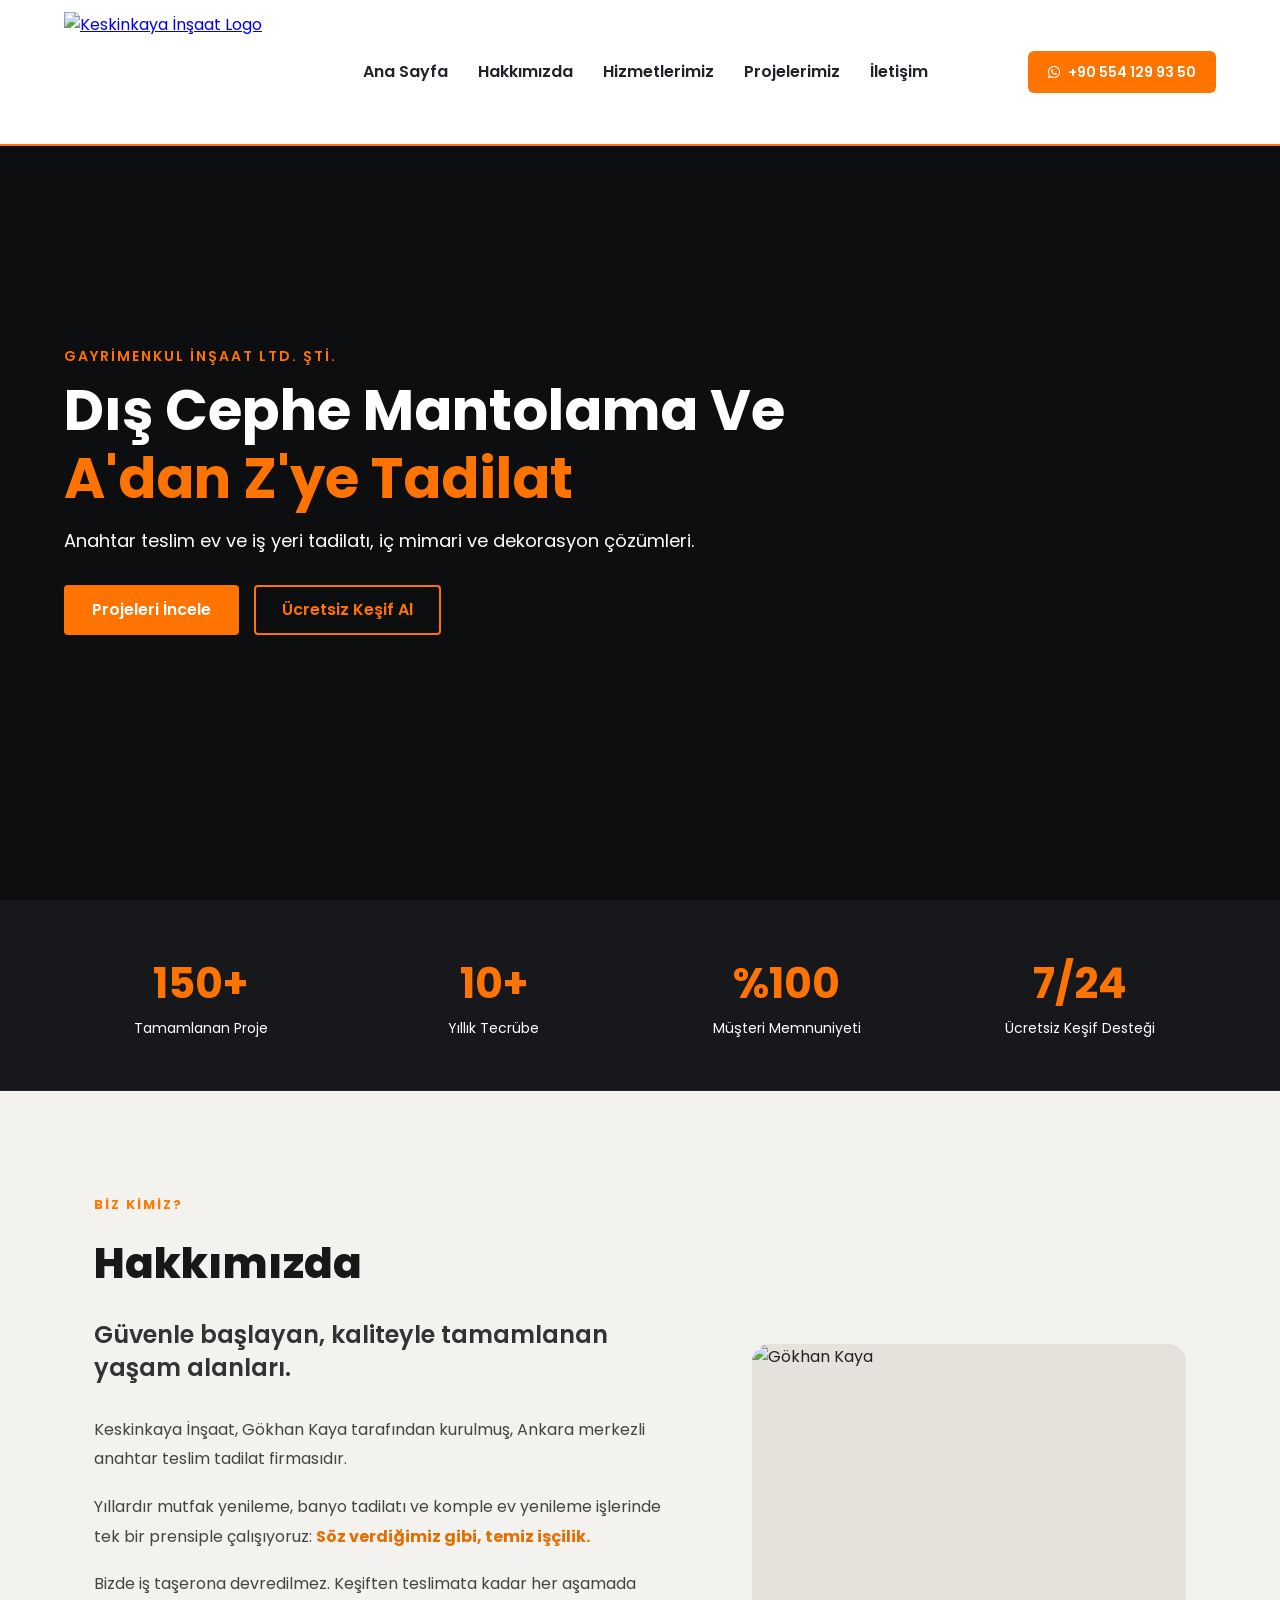
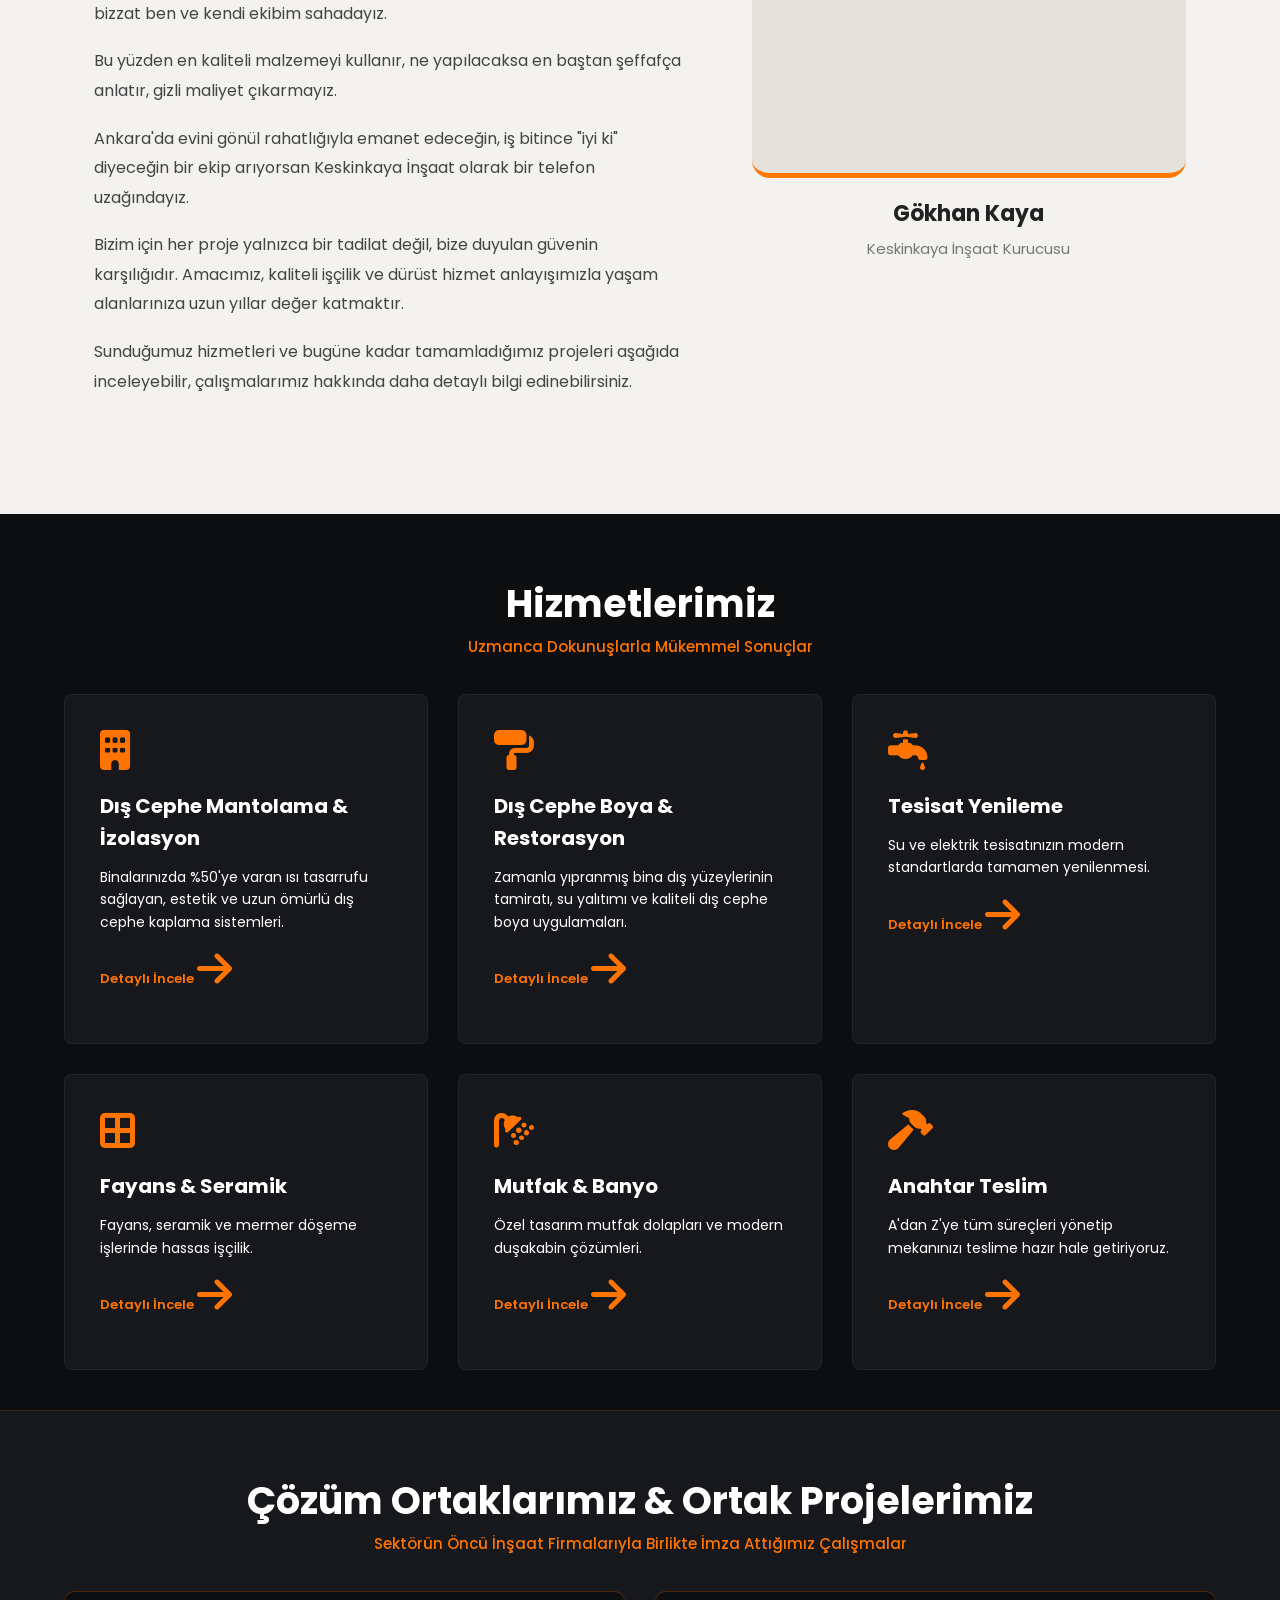
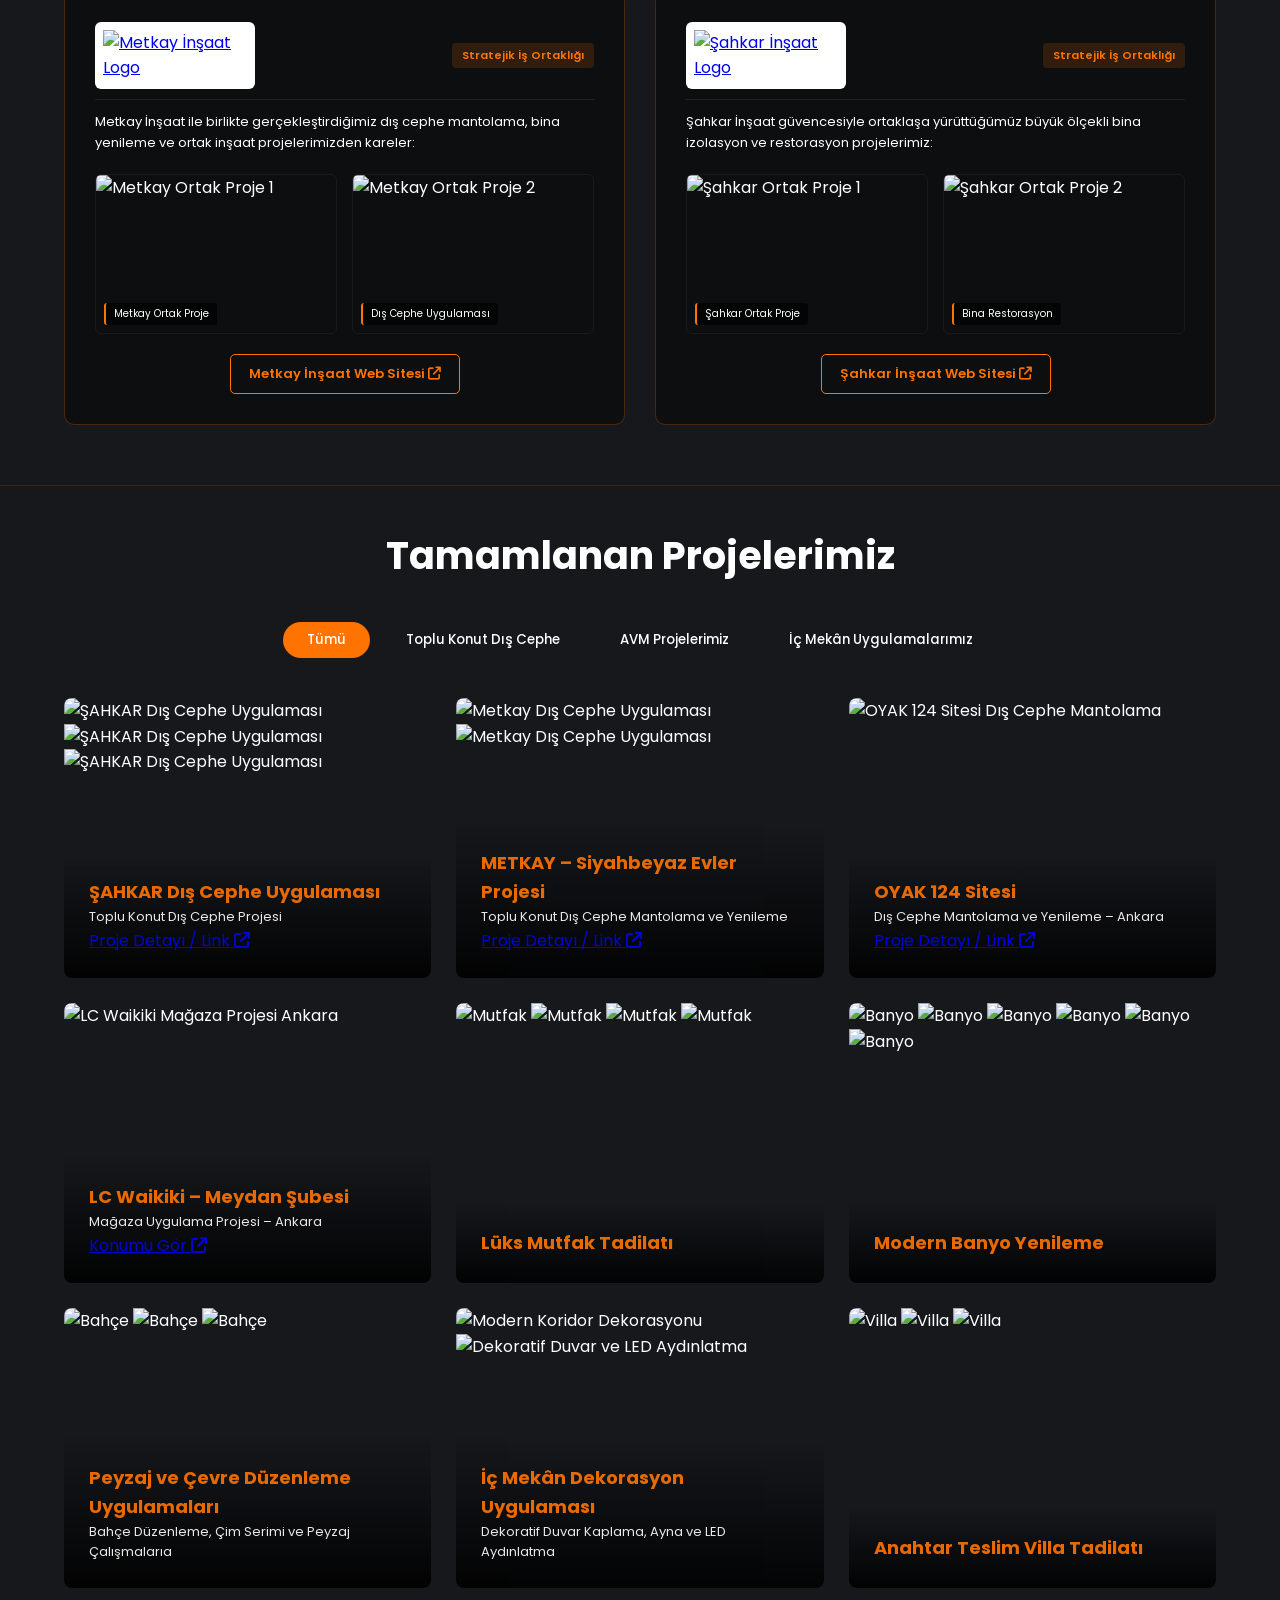
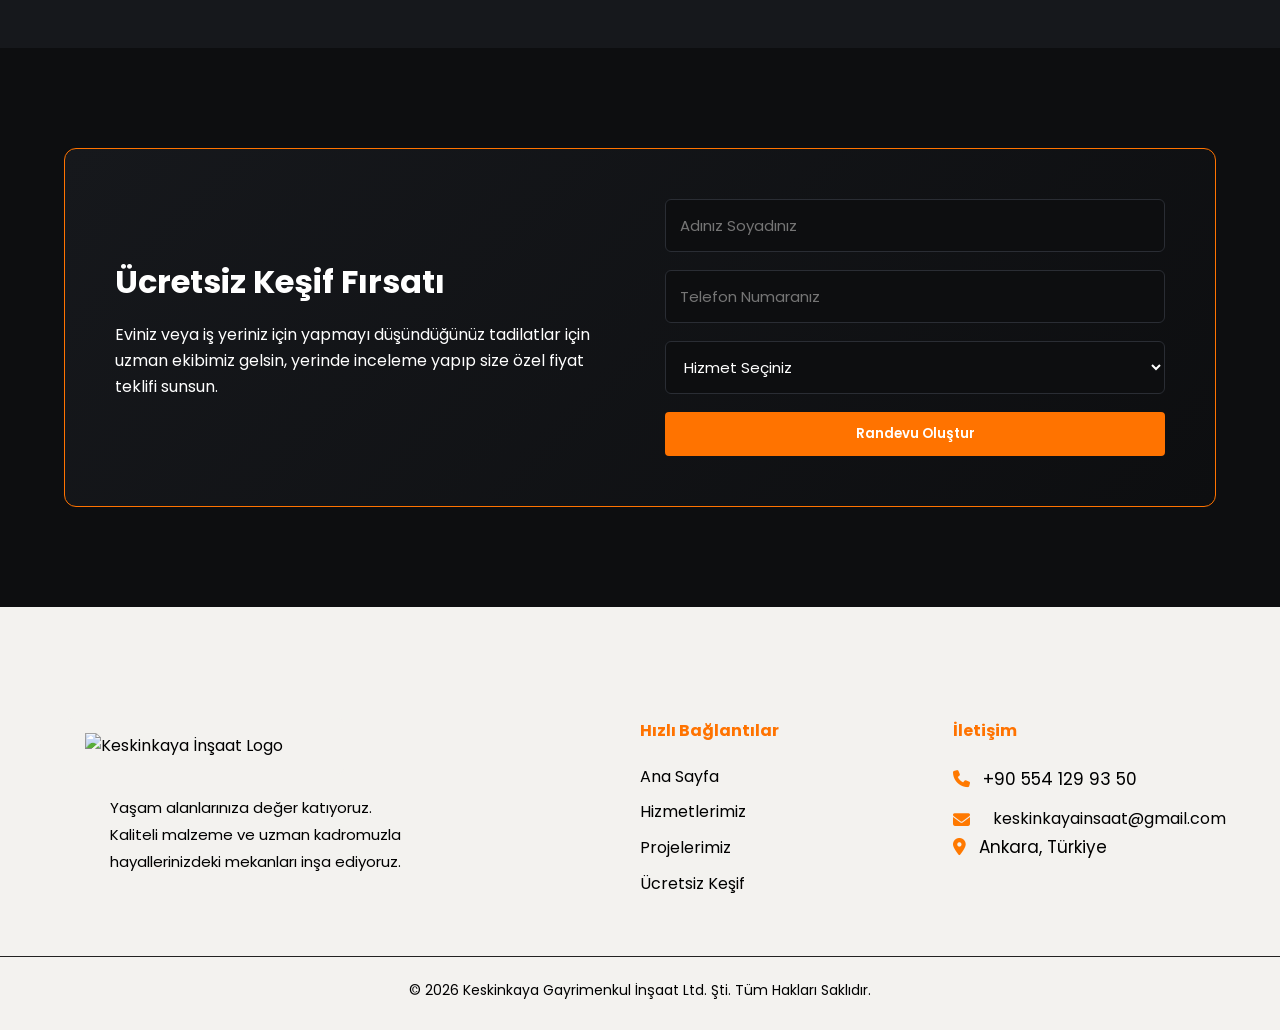
==== index.html @ f8a7a7d7 "Add files via upload" ====
<!DOCTYPE html>
<html lang="tr">
<head>
    <meta charset="UTF-8">
    <meta name="viewport" content="width=device-width, initial-scale=1.0">
    <title>Keskinkaya İnşaat | Anahtar Teslim Tadilat & Dekorasyon</title>
    <!-- Google Fonts & FontAwesome -->
    <link href="https://fonts.googleapis.com/css2?family=Poppins:wght@300;400;600;700&display=swap" rel="stylesheet">
    <link rel="stylesheet" href="https://cdnjs.cloudflare.com/ajax/libs/font-awesome/6.4.0/css/all.min.css">
    <link rel="stylesheet" href="style.css">
    <script src="script.js"></script>
</head>
<body>

    <!-- Header / Navbar -->
<header class="navbar">
    <div class="container nav-container">
        <div class="logo">
            <a href="#"><img src="images/KeskinKayaInsaat_Logo.png" alt="Keskinkaya İnşaat Logo" class="site-logo"></a>
            
            <!-- Və ya Mətn Halında: -->
            <!-- <a href="#">KESKİNKAYA<span>İNŞAAT</span></a> -->
        </div>
        <nav>
            <ul class="nav-links">
                <li><a href="#hero">Ana Sayfa</a></li>
                <li><a href="#hakkimizda">Hakkımızda</a></li>
                <li><a href="#hizmetler">Hizmetlerimiz</a></li>
                <li><a href="#portfolyo">Projelerimiz</a></li>
                <li><a href="#iletisim">İletişim</a></li>
            </ul>
        </nav>
        <a href="https://wa.me/905541299350" target="_blank" class="btn-orange-sm">
            <i class="fab fa-whatsapp"></i> +90 554 129 93 50
        </a>
    </div>
</header>

    <!-- HERO SECTION -->
<section id="hero" class="hero">
    <div class="hero-overlay"></div>
    <div class="container">
        <div class="hero-content">
            <p class="tagline">GAYRİMENKUL İNŞAAT LTD. ŞTİ.</p>
<h1>Dış Cephe Mantolama Ve <span>A'dan Z'ye Tadilat</span></h1>            <p class="sub-desc">Anahtar teslim ev ve iş yeri tadilatı, iç mimari ve dekorasyon çözümleri.</p>
            <div class="hero-btns">
                <a href="#portfolyo" class="btn-orange">Projeleri İncele</a>
                <a href="#iletisim" class="btn-outline">Ücretsiz Keşif Al</a>
            </div>
        </div>
    </div>
</section>

    <!-- Sayaç / İstatistik Bölümü -->
    <section class="stats-section">
        <div class="container stats-grid">
            <div class="stat-card">
                <h3>150+</h3>
                <p>Tamamlanan Proje</p>
            </div>
            <div class="stat-card">
                <h3>10+</h3>
                <p>Yıllık Tecrübe</p>
            </div>
            <div class="stat-card">
                <h3>%100</h3>
                <p>Müşteri Memnuniyeti</p>
            </div>
            <div class="stat-card">
                <h3>7/24</h3>
                <p>Ücretsiz Keşif Desteği</p>
            </div>
        </div>
    </section>


<!-- HAKKIMIZDA -->
<section id="hakkimizda" class="about-section">
  <div class="container about-container">

    <!-- Sol: Metin -->
    <div class="about-text">

      <span class="about-label">BİZ KİMİZ?</span>

      <h2>Hakkımızda</h2>

      <h3>
        Güvenle başlayan, kaliteyle tamamlanan
        yaşam alanları.
      </h3>

      <p>
        Keskinkaya İnşaat, Gökhan Kaya tarafından
        kurulmuş, Ankara merkezli anahtar teslim
        tadilat firmasıdır.
      </p>

      <p>
        Yıllardır mutfak yenileme, banyo tadilatı
        ve komple ev yenileme işlerinde tek bir
        prensiple çalışıyoruz:
        <strong>Söz verdiğimiz gibi, temiz işçilik.</strong>
      </p>

      <p>
        Bizde iş taşerona devredilmez.
        Keşiften teslimata kadar her aşamada
        bizzat ben ve kendi ekibim sahadayız.
      </p>

      <p>
        Bu yüzden en kaliteli malzemeyi kullanır,
        ne yapılacaksa en baştan şeffafça anlatır,
        gizli maliyet çıkarmayız.
      </p>

      <p>
        Ankara'da evini gönül rahatlığıyla
        emanet edeceğin, iş bitince "iyi ki"
        diyeceğin bir ekip arıyorsan Keskinkaya
        İnşaat olarak bir telefon uzağındayız.
      </p>

      <p>
        Bizim için her proje yalnızca bir tadilat
        değil, bize duyulan güvenin karşılığıdır.
        Amacımız, kaliteli işçilik ve dürüst hizmet
        anlayışımızla yaşam alanlarınıza uzun
        yıllar değer katmaktır.
      </p>

       <p>
        Sunduğumuz hizmetleri ve bugüne kadar tamamladığımız projeleri aşağıda inceleyebilir, çalışmalarımız hakkında daha detaylı bilgi edinebilirsiniz.
      </p>
    

    </div>

    <!-- Sağ: Fotoğraf -->
    
<!-- Sağ: Otomatik fotoğraf slaytı -->
<div class="about-image">

  <div class="about-image-frame about-slider">
    <img
      src="images/Gokhan_Kaya.png"
      alt="Gökhan Kaya"
      class="about-slide active"
    >

    <img
      src="images/KeskinKaya_Ekibi.png"
      alt="Keskinkaya İnşaat Ekibi"
      class="about-slide"
    >
  </div>

<div class="about-image-caption">
    <strong>Gökhan Kaya</strong>
    <span>Keskinkaya İnşaat Kurucusu</span>
</div>

</div>
</div>
</section>


<!-- HİZMETLERİMİZ SECTION -->
<section id="hizmetler" class="services">
    <div class="container">
        <div class="section-title">
            <h2>Hizmetlerimiz</h2>
            <p>Uzmanca Dokunuşlarla Mükemmel Sonuçlar</p>
        </div>

        <div class="services-grid">
            <!-- 1. Dış Cephe Mantolama -->
            <div class="service-card featured" onclick="openServiceModal('mantolama')">
                <i class="fa-solid fa-building"></i>
                <h3>Dış Cephe Mantolama & İzolasyon</h3>
                <p>Binalarınızda %50'ye varan ısı tasarrufu sağlayan, estetik ve uzun ömürlü dış cephe kaplama sistemleri.</p>
                <span class="read-more">Detaylı İncele <i class="fa-solid fa-arrow-right"></i></span>
            </div>

            <!-- 2. Dış Cephe Boya -->
            <div class="service-card featured" onclick="openServiceModal('boya')">
                <i class="fa-solid fa-paint-roller"></i>
                <h3>Dış Cephe Boya & Restorasyon</h3>
                <p>Zamanla yıpranmış bina dış yüzeylerinin tamiratı, su yalıtımı ve kaliteli dış cephe boya uygulamaları.</p>
                <span class="read-more">Detaylı İncele <i class="fa-solid fa-arrow-right"></i></span>
            </div>

            <!-- 3. Tesisat Yenileme -->
            <div class="service-card" onclick="openServiceModal('tesisat')">
                <i class="fa-solid fa-faucet-drip"></i>
                <h3>Tesisat Yenileme</h3>
                <p>Su ve elektrik tesisatınızın modern standartlarda tamamen yenilenmesi.</p>
                <span class="read-more">Detaylı İncele <i class="fa-solid fa-arrow-right"></i></span>
            </div>

            <!-- 4. Fayans & Seramik -->
            <div class="service-card" onclick="openServiceModal('fayans')">
                <i class="fa-solid fa-border-all"></i>
                <h3>Fayans & Seramik</h3>
                <p>Fayans, seramik ve mermer döşeme işlerinde hassas işçilik.</p>
                <span class="read-more">Detaylı İncele <i class="fa-solid fa-arrow-right"></i></span>
            </div>

            <!-- 5. Mutfak & Banyo -->
            <div class="service-card" onclick="openServiceModal('mutfak-banyo')">
                <i class="fa-solid fa-shower"></i>
                <h3>Mutfak & Banyo</h3>
                <p>Özel tasarım mutfak dolapları ve modern duşakabin çözümleri.</p>
                <span class="read-more">Detaylı İncele <i class="fa-solid fa-arrow-right"></i></span>
            </div>

            <!-- 6. Anahtar Teslim -->
            <div class="service-card" onclick="openServiceModal('anahtar-teslim')">
                <i class="fa-solid fa-hammer"></i>
                <h3>Anahtar Teslim</h3>
                <p>A'dan Z'ye tüm süreçleri yönetip mekanınızı teslime hazır hale getiriyoruz.</p>
                <span class="read-more">Detaylı İncele <i class="fa-solid fa-arrow-right"></i></span>
            </div>
        </div>
    </div>
</section>

<!-- GÜÇ BİRLİĞİ VE ORTAK PROJELER SECTION -->
<section class="partners-projects">
    <div class="container">
        <div class="section-title">
            <h2>Çözüm Ortaklarımız & Ortak Projelerimiz</h2>
            <p>Sektörün Öncü İnşaat Firmalarıyla Birlikte İmza Attığımız Çalışmalar</p>
        </div>
        
        <div class="partners-grid">
            <!-- Metkay İnşaat Kartı -->
            <div class="partner-card">
                <div class="partner-header">
                    <a href="https://metkayinsaat.com.tr/iletisim/" target="_blank" rel="noopener noreferrer" class="partner-logo-link">
                        <img src="images/metkay-logo_logo.svg" alt="Metkay İnşaat Logo" class="partner-logo">
                    </a>
                    <span class="partner-tag">Stratejik İş Ortaklığı</span>
                </div>
                <p class="partner-desc">Metkay İnşaat ile birlikte gerçekleştirdiğimiz dış cephe mantolama, bina yenileme ve ortak inşaat projelerimizden kareler:</p>
                
                <!-- Metkay Proje Fotoları -->
                <div class="partner-gallery">
                    <div class="partner-photo">
                        <img src="images/MetkayInsaat_ortakproje1.jpg" alt="Metkay Ortak Proje 1">
                        <div class="photo-badge">Metkay Ortak Proje</div>
                    </div>
                    <div class="partner-photo">
                        <img src="images/MetkayInsaat_ortakproje2.jpg" alt="Metkay Ortak Proje 2">
                        <div class="photo-badge">Dış Cephe Uygulaması</div>
                    </div>
                </div>

                <!-- Sayta Keçid Düyməsi -->
                <div class="partner-link-container">
                    <a href="https://metkayinsaat.com.tr/iletisim/" target="_blank" rel="noopener noreferrer" class="partner-web-btn">
                        Metkay İnşaat Web Sitesi <i class="fa-solid fa-arrow-up-right-from-square"></i>
                    </a>
                </div>
            </div>
            
            <!-- Şahkar İnşaat Kartı -->
            <div class="partner-card">
                <div class="partner-header">
                    <!-- Şirkət Loqosu (Kliklədikdə sayta gedir) -->
                    <a href="https://www.facebook.com/sahkar.insaat/" target="_blank" rel="noopener noreferrer" class="partner-logo-link">
                        <img src="images/ShahkarInsaat_Logo.png" alt="Şahkar İnşaat Logo" class="partner-logo">
                    </a>
                    <span class="partner-tag">Stratejik İş Ortaklığı</span>
                </div>
                <p class="partner-desc">Şahkar İnşaat güvencesiyle ortaklaşa yürüttüğümüz büyük ölçekli bina izolasyon ve restorasyon projelerimiz:</p>
                
                <!-- Şahkar Proje Fotoları -->
                <div class="partner-gallery">
                    <div class="partner-photo">
                        <img src="images/ShahkarInshaat_proje1.jpg" alt="Şahkar Ortak Proje 1">
                        <div class="photo-badge">Şahkar Ortak Proje</div>
                    </div>
                    <div class="partner-photo">
                        <img src="images/ShahkarInshaat_proje2.jpg" alt="Şahkar Ortak Proje 2">
                        <div class="photo-badge">Bina Restorasyon</div>
                    </div>
                </div>

                <!-- Sayta Keçid Düyməsi -->
                <div class="partner-link-container">
                    <a href="https://www.facebook.com/sahkar.insaat/" target="_blank" rel="noopener noreferrer" class="partner-web-btn">
                        Şahkar İnşaat Web Sitesi <i class="fa-solid fa-arrow-up-right-from-square"></i>
                    </a>
                </div>
            </div>
        </div>
    </div>
</section>

    
    <!-- Portfolyo / Foto Qalereya -->
<section id="portfolyo" class="portfolio">
    <div class="container">
        <div class="section-title">
            <h2>Tamamlanan Projelerimiz</h2>
        </div>
        
        <!-- Filter Buttons -->
        <div class="filter-buttons">
            <button class="filter-btn active" data-filter="all">Tümü</button>
            <button class="filter-btn" data-filter="toplu-konut">Toplu Konut Dış Cephe</button>
            <button class="filter-btn" data-filter="avm">AVM Projelerimiz</button>
            <button class="filter-btn" data-filter="ic-mekan">İç Mekân Uygulamalarımız</button>
        </div>

        <div class="portfolio-grid">
            
    <div class="portfolio-item toplu-konut">
    <img src="images/SahkarInsaat_DisCephe_p2.jpg" alt="ŞAHKAR Dış Cephe Uygulaması">
    <img src="images/ShahkarDisCephe_P1.jpg" alt="ŞAHKAR Dış Cephe Uygulaması">
    <img src="images/ShahkarDisCephe_P3.jpg" alt="ŞAHKAR Dış Cephe Uygulaması">
    <div class="item-overlay">
        <h4>ŞAHKAR Dış Cephe Uygulaması</h4>
        <p>Toplu Konut Dış Cephe Projesi</p>
        <a href="https://www.facebook.com/sahkar.insaat/" target="_blank" class="project-link">
            Proje Detayı / Link <i class="fa-solid fa-arrow-up-right-from-square"></i>
        </a>
    </div>
</div>

            <div class="portfolio-item toplu-konut">
                <img src="images/MetkayInsaat_ortakproje3.jpg" alt="Metkay Dış Cephe Uygulaması">
                <img src="images/MetkayInsaat_ortakproje4.jpg" alt="Metkay Dış Cephe Uygulaması">
                <div class="item-overlay">
                    <h4>METKAY – Siyahbeyaz Evler Projesi</h4>
                    <p>Toplu Konut Dış Cephe Mantolama ve Yenileme</p>
                    <a href="https://www.facebook.com/profile.php?id=100054623071284&locale=tr_TR" target="_blank" class="project-link">Proje Detayı / Link <i class="fa-solid fa-arrow-up-right-from-square"></i></a>
                </div>
            </div>

            <div class="portfolio-item toplu-konut">

  <img
    src="images/OyakSitesi_ÇankayaYıldız.webp"
    alt="OYAK 124 Sitesi Dış Cephe Mantolama"
  >

  <div class="item-overlay">
    <h4>OYAK 124 Sitesi</h4>
    <p>Dış Cephe Mantolama ve Yenileme – Ankara</p>

    <a
      href="https://www.hepsiemlak.com/ankara-cankaya-birlik-satilik/daire/141459-694"
      target="_blank"
      rel="noopener noreferrer"
      class="project-link"
    >
      Proje Detayı / Link
      <i class="fa-solid fa-arrow-up-right-from-square"></i>
    </a>
  </div>

</div>

            <!-- LC Waikiki AVM Projesi -->
<div class="portfolio-item avm">

  <img
    src="images/LCWakiki_Meydan_projemiz.webp"
    alt="LC Waikiki Mağaza Projesi Ankara"
  >

  <div class="item-overlay">
    <h4>LC Waikiki – Meydan Şubesi</h4>
    <p>Mağaza Uygulama Projesi – Ankara</p>

    <a
      href="https://share.google/cWEqMTbkZcrUOaoo8"
      target="_blank"
      rel="noopener noreferrer"
      class="project-link"
    >
      Konumu Gör
      <i class="fa-solid fa-arrow-up-right-from-square"></i>
    </a>
  </div>

</div>

            <!-- 3. KATEGORİ: İç Mekân Uygulamalarımız (Bestehende Bilder) -->
            <div class="portfolio-item ic-mekan">
                <img src="images/Mutfaktadilati_1.jpeg" alt="Mutfak">
                <img src="images/Mutfaktadilati_2.jpeg" alt="Mutfak">
                <img src="images/Mutfaktadilati_3.jpeg" alt="Mutfak">
                <img src="images/Mutfaktadilati_4.jpeg" alt="Mutfak">
                <div class="item-overlay">
                    <h4>Lüks Mutfak Tadilatı</h4>
                </div>
            </div>

            <div class="portfolio-item ic-mekan">
                <img src="images/BanyoTadilati_2.jpeg" alt="Banyo">
                <img src="images/BanyoTadilati_1.jpeg" alt="Banyo">
                <img src="images/BanyoTadilati_3.jpeg" alt="Banyo">
                <img src="images/BanyoTadilati_4.jpeg" alt="Banyo">
                <img src="images/BanyoTadilati_5.jpeg" alt="Banyo">
                <img src="images/BanyoTadilati_6.jpeg" alt="Banyo">
                <div class="item-overlay">
                    <h4>Modern Banyo Yenileme</h4>
                </div>
            </div>

            <div class="portfolio-item ic-mekan">
                <img src="images/BahçeDüzenleme_1.jpeg" alt="Bahçe">
                <img src="images/BahçeDüzenleme_2.jpeg" alt="Bahçe">
                <img src="images/BahçeDüzenleme_3.jpeg" alt="Bahçe">
                <div class="item-overlay">
                    <h4>Peyzaj ve Çevre Düzenleme Uygulamaları</h4>
                    <p>Bahçe Düzenleme, Çim Serimi ve Peyzaj Çalışmalarıa</p>
                </div>
            </div>

<div class="portfolio-item ic-mekan">
  <img src="images/IcMekan_2.jpeg" alt="Modern Koridor Dekorasyonu">
  <img src="images/IcMekan_1.jpeg" alt="Dekoratif Duvar ve LED Aydınlatma">

  <div class="item-overlay">
    <h4>İç Mekân Dekorasyon Uygulaması</h4>
    <p>Dekoratif Duvar Kaplama, Ayna ve LED Aydınlatma</p>
  </div>
</div>

            <div class="portfolio-item ic-mekan">
                <img src="images/AnahtarTeslimVilla_1.jpeg" alt="Villa">
                <img src="images/AnahtarTeslimVilla_2.jpeg" alt="Villa">
                <img src="images/AnahtarTeslimVilla_3.jpeg" alt="Villa">
                <div class="item-overlay">
                    <h4>Anahtar Teslim Villa Tadilatı</h4>
                </div>
            </div>

        </div>
    </div>
</section>

    <!-- Ücretsiz Keşif Formu -->
    <section id="kesif" class="kesif-section">
        <div class="container kesif-container">
            <div class="kesif-text">
                <h2>Ücretsiz Keşif Fırsatı</h2>
                <p>Eviniz veya iş yeriniz için yapmayı düşündüğünüz tadilatlar için uzman ekibimiz gelsin, yerinde inceleme yapıp size özel fiyat teklifi sunsun.</p>
            </div>
            <form class="kesif-form">
                <input type="text" placeholder="Adınız Soyadınız" required>
                <input type="tel" placeholder="Telefon Numaranız" required>
                <select required>
                    <option value="" disabled selected>Hizmet Seçiniz</option>
                    <option value="anahtar-teslim">Anahtar Teslim Tadilat</option>
                    <option value="mutfak-banyo">Mutfak & Banyo Yenileme</option>
                    <option value="boya-alcipan">Alçı, Boya & Kartonpiyer</option>
                    <option value="diger">Diğer</option>
                </select>
                <button type="submit" class="btn-gold">Randevu Oluştur</button>
            </form>
        </div>
    </section>

   
<!-- Footer -->
<footer>
    <div class="container footer-content">

        <!-- Logo und Firmenbeschreibung -->
        <div class="footer-col footer-brand">
            <img
                src="images/KeskinKayaInsaat_Logo.png"
                alt="Keskinkaya İnşaat Logo"
                class="footer-logo"
            >

            <p class="footer-description">
    Yaşam alanlarınıza değer katıyoruz.<br>
    Kaliteli malzeme ve uzman kadromuzla<br>
    hayallerinizdeki mekanları inşa ediyoruz.
</p>
        </div>

        <!-- Schnelllinks -->
        <div class="footer-col">
            <h4>Hızlı Bağlantılar</h4>
            <ul>
                <li><a href="#hero">Ana Sayfa</a></li>
                <li><a href="#hizmetler">Hizmetlerimiz</a></li>
                <li><a href="#portfolyo">Projelerimiz</a></li>
                <li><a href="#kesif">Ücretsiz Keşif</a></li>
            </ul>
        </div>

        <!-- Kontakt -->
        <div class="footer-col">
            <h4>İletişim</h4>

            <p>
                <i class="fa-solid fa-phone"></i>
                <a href="tel:+905541299350">
                    +90 554 129 93 50
                </a>
            </p>

            <div class="footer-email-row">
    <i class="fas fa-envelope"></i>
    <a href="mailto:keskinkayainsaat@gmail.com">keskinkayainsaat@gmail.com</a>
</div>

            <p>
                <i class="fa-solid fa-location-dot"></i>
                Ankara, Türkiye
            </p>
        </div>

    </div>

    <!-- Copyright -->
    <div class="footer-bottom">
        <p>
            &copy; 2026 Keskinkaya Gayrimenkul İnşaat Ltd. Şti.
            Tüm Hakları Saklıdır.
        </p>
    </div>
</footer>



    <!-- MODAL POPUP PENÇERESİ -->
<div id="serviceModal" class="modal-overlay">
    <div class="modal-content">
        <span class="modal-close" onclick="closeServiceModal()">&times;</span>
        <div class="modal-body">
            <h2 id="modalTitle">Xidmət Başlığı</h2>
            <p id="modalDesc" class="modal-description">Ətraflı məlumat...</p>
            
            <div class="modal-gallery" id="modalGallery"></div>
            
            <div class="modal-footer">
                <a href="#iletisim" onclick="closeServiceModal()" class="btn-orange">Bu Hizmet İçin Ücretsiz Keşif Al</a>
            </div>
        </div>
    </div>
</div>


<!-- Projektgalerie Modal -->
<div id="projektModal" class="projekt-modal">
  <div class="projekt-modal-inhalt">
    <button class="projekt-modal-schliessen" type="button" aria-label="Galerie schließen">&times;</button>
    <h2 id="projektModalTitel"></h2>
    <div id="projektModalBilder"></div>
  </div>
</div>

</body>
</html>
---- style.css ----
/* --- GOOGLE FONTS & RESET --- */
@import url('https://fonts.googleapis.com/css2?family=Poppins:wght@300;400;500;600;700&display=swap');

* {
    margin: 0;
    padding: 0;
    box-sizing: border-box;
    font-family: 'Poppins', sans-serif;
    scroll-behavior: smooth;
}

/* --- LOGO VE BARKOD RENK PALETİ --- */
:root {
    --bg-dark: #0d0e10;
    --bg-card: #16181c;
    --bg-card-hover: #1f2228;
    --orange: #ff7300;        /* Logo Turuncusu */
    --orange-hover: #e06500;  /* Koyu Turuncu */
    --text-white: #ffffff;
    --text-dark: #1f2228;
    --border-color: rgba(255, 115, 0, 0.2);
}

body {
    background-color: var(--bg-dark);
    color: var(--text-white);
    line-height: 1.6;
    overflow-x: hidden;
}

.container {
    width: 90%;
    max-width: 1200px;
    margin: 0 auto;
}

/* --- BUTTONS --- */
.btn-gold, .btn-orange {
    background: var(--orange);
    color: #ffffff;
    padding: 12px 28px;
    font-weight: 600;
    border-radius: 4px;
    text-decoration: none;
    transition: all 0.3s ease;
    border: none;
    cursor: pointer;
    display: inline-block;
}

.btn-gold:hover, .btn-orange:hover {
    background: var(--orange-hover);
    transform: translateY(-2px);
    box-shadow: 0 5px 15px rgba(255, 115, 0, 0.3);
}

.btn-outline {
    border: 2px solid var(--orange);
    color: var(--orange);
    padding: 10px 26px;
    font-weight: 600;
    border-radius: 4px;
    text-decoration: none;
    transition: all 0.3s ease;
    display: inline-block;
}

.btn-outline:hover {
    background: var(--orange);
    color: #ffffff;
}

.btn-orange-sm {
    background: var(--orange);
    color: #ffffff !important;
    padding: 10px 20px;
    font-weight: 600;
    border-radius: 6px;
    text-decoration: none;
    font-size: 14px;
    transition: 0.3s;
    display: inline-flex;
    align-items: center;
    gap: 8px;
}

.btn-orange-sm:hover {
    background: var(--orange-hover);
}

/* --- BEYAZ NAVBAR VE LOGO DÜZENLEMESİ --- */
.navbar {
    background: #ffffff !important;
    position: fixed;
    top: 0;
    width: 100%;
    z-index: 1000;
    padding: 12px 0;
    border-bottom: 2px solid var(--orange);
    box-shadow: 0 2px 10px rgba(0, 0, 0, 0.1);
}

.nav-container {
    display: flex;
    justify-content: space-between;
    align-items: center;
}

.site-logo {
    height: 55px;
    width: auto;
    display: block;
    background: transparent !important;
    padding: 0;
    box-shadow: none;
}

.nav-links {
    display: flex;
    list-style: none;
    gap: 30px;
}

.nav-links a {
    color: var(--text-dark) !important;
    text-decoration: none;
    font-weight: 600;
    transition: 0.3s;
}

.nav-links a:hover {
    color: var(--orange) !important;
}

/* --- HERO SECTION --- */
.hero {
    height: 100vh;
    background: url('https://images.unsplash.com/photo-1600585154340-be6161a56a0c?w=1600') center/cover no-repeat;
    position: relative;
    display: flex;
    align-items: center;
    padding-top: 80px; /* Navbar-ın altında kalmaması üçün */
}

.hero-overlay {
    position: absolute;
    top: 0;
    left: 0;
    width: 100%;
    height: 100%;
    background: linear-gradient(180deg, rgba(13,14,16,0.6) 0%, rgba(13,14,16,0.95) 100%);
    z-index: 1;
}

.hero .container {
    position: relative;
    z-index: 2;
    width: 90%;
    max-width: 1200px;
    margin: 0 auto;
}

.hero-content {
    max-width: 750px;
}

.tagline {
    color: var(--orange);
    letter-spacing: 2px;
    font-size: 14px;
    font-weight: 600;
    margin-bottom: 10px;
}

.hero-content h1 {
    font-size: 56px;
    line-height: 1.2;
    margin-bottom: 15px;
    font-weight: 700;
}

.hero-content h1 span {
    color: var(--orange);
}

.sub-desc {
    color: var(--text-gray);
    font-size: 18px;
    margin-bottom: 30px;
}

.hero-btns {
    display: flex;
    gap: 15px;
}

/* --- SAYAÇLAR --- */
.stats-section {
    background: var(--bg-card);
    padding: 50px 0;
    border-bottom: 1px solid rgba(255,255,255,0.05);
}

.stats-grid {
    display: grid;
    grid-template-columns: repeat(auto-fit, minmax(200px, 1fr));
    text-align: center;
    gap: 20px;
}

.stat-card h3 {
    color: var(--orange);
    font-size: 42px;
    font-weight: 700;
}

.stat-card p {
    color: var(--text-gray);
    font-size: 14px;
}

.services {
    padding-top: 60px;
    padding-bottom: 40px; /* Aşağı boşluq azaldıldı */
}

.section-title {
    text-align: center;
    margin-bottom: 60px;
}

.section-title h2 {
    font-size: 38px;
    color: var(--text-white);
}

.section-title p {
    color: var(--orange);
    font-size: 15px;
    font-weight: 500;
}

.services-grid {
    display: grid;
    grid-template-columns: repeat(auto-fit, minmax(320px, 1fr));
    gap: 30px;
}

.service-card {
    background: var(--bg-card);
    padding: 35px;
    border-radius: 8px;
    border: 1px solid rgba(255,255,255,0.05);
    transition: all 0.3s ease;
}

.service-card:hover {
    border-color: var(--orange);
    transform: translateY(-8px);
    background: var(--bg-card-hover);
}

.service-card i {
    font-size: 40px;
    color: var(--orange);
    margin-bottom: 20px;
}

.service-card h3 {
    margin-bottom: 12px;
    font-size: 20px;
}

.service-card p {
    color: var(--text-gray);
    font-size: 14px;
}

.portfolio {
    padding-top: 40px;   /* Yuxarı boşluq azaldıldı */
    padding-bottom: 60px;
    background: var(--bg-card);
}

.section-title {
    text-align: center;
    margin-bottom: 35px; /* Başlığın altındakı artıq boşluq azaldıldı */
}

.filter-buttons {
    display: flex;
    justify-content: center;
    gap: 12px;
    margin-bottom: 40px;
    flex-wrap: wrap;
}

.filter-btn {
    background: transparent;
    border: 1px solid var(--text-gray);
    color: var(--text-gray);
    padding: 8px 24px;
    border-radius: 20px;
    cursor: pointer;
    font-weight: 500;
    transition: 0.3s;
}

.filter-btn.active, .filter-btn:hover {
    border-color: var(--orange);
    background: var(--orange);
    color: #ffffff;
}

.portfolio-grid {
    display: grid;
    grid-template-columns: repeat(auto-fill, minmax(350px, 1fr));
    gap: 25px;
}

.portfolio-item {
    position: relative;
    border-radius: 8px;
    overflow: hidden;
    height: 280px;
    cursor: pointer;
}

.portfolio-item img {
    width: 100%;
    height: 100%;
    object-fit: cover;
    transition: transform 0.5s ease;
}

.portfolio-item:hover img {
    transform: scale(1.1);
}

.item-overlay {
    position: absolute;
    bottom: 0;
    left: 0;
    width: 100%;
    padding: 25px;
    background: linear-gradient(0deg, rgba(0,0,0,0.95) 0%, rgba(0,0,0,0) 100%);
    opacity: 0.9;
    transition: 0.3s;
}

.item-overlay h4 {
    color: var(--orange);
    font-size: 18px;
}

.item-overlay p {
    font-size: 13px;
    color: var(--text-gray);
}

/* --- ÜCRETSİZ KEŞİF FORMU --- */
.kesif-section {
    padding: 100px 0;
}

.kesif-container {
    background: linear-gradient(135deg, #16181c 0%, #0d0e10 100%);
    border: 1px solid var(--orange);
    padding: 50px;
    border-radius: 12px;
    display: grid;
    grid-template-columns: 1fr 1fr;
    gap: 50px;
    align-items: center;
}

.kesif-text h2 {
    font-size: 32px;
    margin-bottom: 15px;
}

.kesif-text p {
    color: var(--text-gray);
}

.kesif-form {
    display: flex;
    flex-direction: column;
    gap: 18px;
}

.kesif-form input, .kesif-form select {
    background: #0d0e10;
    border: 1px solid #2a2d34;
    padding: 14px;
    border-radius: 6px;
    color: #fff;
    font-size: 15px;
}

.kesif-form input:focus, .kesif-form select:focus {
    border-color: var(--orange);
    outline: none;
}

/* --- FOOTER & WHATSAPP --- */
footer {
    background: #f3f2ef;
    padding: 80px 0 20px 0;
    border-top: 1px solid rgba(255,255,255,0.05);
}

.footer-content {
    display: grid;
    grid-template-columns: repeat(auto-fit, minmax(220px, 1fr));
    gap: 40px;
    margin-bottom: 50px;
}

.footer-col h3, .footer-col h4 {
    color: var(--orange);
    margin-bottom: 20px;
}

.footer-col ul {
    list-style: none;
}

.footer-col ul li {
    margin-bottom: 10px;
}

.footer-col ul li a {
    color: var(--text-gray);
    text-decoration: none;
    transition: 0.3s;
}

.footer-col ul li a:hover {
    color: var(--orange);
}

.footer-bottom {
    text-align: center;
    border-top: 1px solid #16181c;
    padding-top: 25px;
    color: var(--text-gray);
    font-size: 13px;
}

.whatsapp-btn {
    position: fixed;
    bottom: 30px;
    right: 30px;
    background: #25d366;
    color: #fff;
    width: 60px;
    height: 60px;
    border-radius: 50%;
    display: flex;
    justify-content: center;
    align-items: center;
    font-size: 32px;
    box-shadow: 0 4px 15px rgba(0,0,0,0.5);
    z-index: 1000;
    text-decoration: none;
    transition: 0.3s;
}

.whatsapp-btn:hover {
    transform: scale(1.1);
}

/* --- MOBİL UYUMLULUK --- */
@media (max-width: 768px) {
    .nav-links {
        display: none;
    }
    
    .hero-content h1 {
        font-size: 36px;
    }
    
    .kesif-container {
        grid-template-columns: 1fr;
        padding: 30px;
    }
    
    .portfolio-grid {
        grid-template-columns: 1fr;
    }
}

/* --- ÇÖZÜM ORTAKLARI VE ORTAK PROJE FOTOLARI --- */
.partners-projects {
    padding: 60px 0;
    background: var(--bg-card);
    border-top: 1px solid rgba(255, 115, 0, 0.15);
    border-bottom: 1px solid rgba(255, 115, 0, 0.15);
}

.partners-grid {
    display: grid;
    grid-template-columns: repeat(auto-fit, minmax(350px, 1fr));
    gap: 30px;
    margin-top: 30px;
}

.partner-card {
    background: var(--bg-dark);
    border: 1px solid rgba(255, 115, 0, 0.25);
    padding: 30px;
    border-radius: 10px;
    transition: 0.3s;
}

.partner-card:hover {
    border-color: var(--orange);
    box-shadow: 0 5px 20px rgba(255, 115, 0, 0.15);
}

.partner-header {
    display: flex;
    justify-content: space-between;
    align-items: center;
    margin-bottom: 12px;
    border-bottom: 1px solid rgba(255,255,255,0.08);
    padding-bottom: 10px;
}

.partner-header h3 {
    color: var(--orange);
    font-size: 22px;
    font-weight: 700;
}

.partner-tag {
    background: rgba(255, 115, 0, 0.15);
    color: var(--orange);
    padding: 4px 10px;
    font-size: 11px;
    border-radius: 4px;
    font-weight: 600;
}

.partner-desc {
    color: var(--text-gray);
    font-size: 13px;
    margin-bottom: 20px;
}

/* Şəkilli mini-qalereya şəbəkəsi */
.partner-gallery {
    display: grid;
    grid-template-columns: 1fr 1fr;
    gap: 15px;
}

.partner-photo {
    position: relative;
    border-radius: 6px;
    overflow: hidden;
    height: 160px;
    border: 1px solid rgba(255, 255, 255, 0.05);
}

.partner-photo img {
    width: 100%;
    height: 100%;
    object-fit: cover;
    transition: transform 0.4s ease;
}

.partner-photo:hover img {
    transform: scale(1.08);
}

.photo-badge {
    position: absolute;
    bottom: 8px;
    left: 8px;
    background: rgba(0, 0, 0, 0.75);
    color: #fff;
    font-size: 10px;
    padding: 3px 8px;
    border-radius: 3px;
    border-left: 2px solid var(--orange);
}

/* --- SERVICE MODAL POPUP STYLES --- */
.modal-overlay {
    position: fixed;
    top: 0;
    left: 0;
    width: 100%;
    height: 100%;
    background: rgba(0, 0, 0, 0.85);
    backdrop-filter: blur(8px);
    z-index: 2000;
    display: none; /* İlkin olaraq gizlidir */
    justify-content: center;
    align-items: center;
    padding: 20px;
}

.modal-content {
    background: #16181c;
    border: 1px solid var(--orange);
    width: 100%;
    max-width: 750px; /* Ekranı tam tutmasın, ideal böyüklükdə olsun */
    max-height: 90vh;
    overflow-y: auto;
    border-radius: 12px;
    padding: 35px;
    position: relative;
    box-shadow: 0 10px 30px rgba(255, 115, 0, 0.2);
    animation: modalFadeIn 0.3s ease-in-out;
}

@keyframes modalFadeIn {
    from { transform: translateY(-20px); opacity: 0; }
    to { transform: translateY(0); opacity: 1; }
}

.modal-close {
    position: absolute;
    top: 15px;
    right: 20px;
    font-size: 30px;
    color: var(--text-gray);
    cursor: pointer;
    transition: 0.3s;
}

.modal-close:hover {
    color: var(--orange);
}

#modalTitle {
    color: var(--orange);
    font-size: 26px;
    margin-bottom: 15px;
}

.modal-description {
    color: var(--text-gray);
    font-size: 15px;
    line-height: 1.7;
    margin-bottom: 25px;
}

.modal-gallery {
    display: grid;
    grid-template-columns: 1fr 1fr;
    gap: 15px;
    margin-bottom: 25px;
}

.modal-gallery img {
    width: 100%;
    height: 180px;
    object-fit: cover;
    border-radius: 8px;
    border: 1px solid rgba(255, 255, 255, 0.1);
}

.modal-footer {
    text-align: right;
    border-top: 1px solid rgba(255, 255, 255, 0.08);
    padding-top: 20px;
}

.service-card {
    cursor: pointer;
}

.read-more {
    display: inline-block;
    margin-top: 15px;
    color: var(--orange);
    font-size: 13px;
    font-weight: 600;
}

/* Partner Loqolarının Stili */
.partner-logo-link {
    display: inline-block;
    max-width: 160px;
}

.partner-logo {
    width: 160px;
    height: auto;
    display: block;
    background-color: #ffffff; /* Loqo tünd fonda görünsün deyə geçici ağ fon */
    padding: 8px;
    border-radius: 6px;
    object-fit: contain;
}

.partner-logo:hover {
    opacity: 0.8;
}

.partner-link-container {
    margin-top: 20px;
    text-align: center;
}

.partner-web-btn {
    display: inline-block;
    padding: 9px 18px;
    border: 1px solid var(--orange);
    color: var(--orange);
    text-decoration: none;
    border-radius: 5px;
    font-size: 13px;
    font-weight: 600;
    transition: all 0.3s ease;
}

.partner-web-btn:hover {
    background: var(--orange);
    color: #ffffff;
    box-shadow: 0 4px 12px rgba(255, 115, 0, 0.3);
}

/* Modal İçeriğinin Genişliğini Artırma (Büyük Görseller İçin) */
.modal-content {
    max-width: 750px; /* Modal penceremizi genişletiyoruz */
    width: 90%;
    max-height: 90vh; /* Ekran yüksekliğini aşmaması için */
    overflow-y: auto;  /* Çok fotoğraf olduğunda dikey kaydırma çubuğu çıksın */
}

/* Fotoğrafların Alt Alta ve Büyük Görünmesi */
.modal-gallery {
    display: flex;
    flex-direction: column; /* Görselleri alt alta sıralar */
    gap: 20px;              /* Görseller arasındaki boşluk */
    margin: 20px 0;
}

.modal-gallery img {
    width: 100%;            /* Genişliği modal penceremize tam oturtur */
    height: 380px;          /* Görsellere belirgin bir yükseklik verir */
    object-fit: cover;      /* Fotoğrafın oranlarını bozmadan alanı doldurur */
    border-radius: 12px;    /* Şık ve yumuşak köşeler */
    border: 1px solid rgba(255, 115, 0, 0.2); /* İnce turuncu detay çizgisi */
    box-shadow: 0 5px 15px rgba(0, 0, 0, 0.4);
}

.modal-gallery {
    display: flex;
    flex-direction: column; /* Şəkilləri alt-alta düzür */
    gap: 20px;
    margin-top: 20px;
}

.modal-gallery img {
    width: 100%;
    max-height: 450px;       /* Şəklin çox uzanmasının qarşısını alır */
    object-fit: cover;
    border-radius: 10px;
    border: 1px solid rgba(255, 115, 0, 0.3);
}


/* Projektgalerie */

.projekt-modal {
  display: none;
  position: fixed;
  inset: 0;
  z-index: 9999;
  background: rgba(0, 0, 0, 0.88);
  overflow-y: auto;
  padding: 40px 20px;
}

.projekt-modal.aktiv {
  display: block;
}

.projekt-modal-inhalt {
  position: relative;
  width: 100%;
  max-width: 1000px;
  margin: 0 auto;
  padding: 35px;
  background: #181818;
  border-radius: 12px;
}

#projektModalTitel {
  color: white;
  font-size: 26px;
  text-align: center;
  margin: 10px 50px 30px;
}


#projektModalBilder {
  display: flex;
  flex-direction: column;
  gap: 20px;
}

#projektModal #projektModalBilder img {
  display: block !important;
  width: 100% !important;
  height: auto !important;
  max-height: none !important;
  min-height: 0 !important;
  aspect-ratio: auto !important;
  object-fit: contain !important;
  object-position: center !important;
  border-radius: 6px;
}


.projekt-modal-schliessen {
  position: absolute;
  top: 12px;
  right: 20px;
  border: none;
  background: transparent;
  color: white;
  font-size: 38px;
  cursor: pointer;
  z-index: 2;
}

.projekt-modal-schliessen:hover {
  color: #ff7900;
}

body.projekt-modal-offen {
  overflow: hidden;
}

@media (max-width: 600px) {
  .projekt-modal {
    padding: 15px 8px;
  }

  .projekt-modal-inhalt {
    padding: 50px 12px 20px;
  }

  #projektModalTitel {
    font-size: 20px;
    margin: 0 20px 20px;
  }

  #projektModalBilder {
    gap: 12px;
  }
}


/* Service Modal – Bilder vollständig anzeigen */

#modalGallery img {
  display: block !important;
  width: 100% !important;
  height: auto !important;
  max-height: none !important;
  min-height: 0 !important;
  aspect-ratio: auto !important;
  object-fit: contain !important;
  object-position: center !important;
  border-radius: 8px;
}


/* Header Logo */
.navbar .logo img,
header .logo img {
    height: 75px;
    width: auto;
    max-height: none;
    object-fit: contain;
}


/* Header loqosunu böyütmək */
header .logo img,
.navbar .logo img {
    height: 120px !important;
    width: auto !important;
    max-height: none !important;
    max-width: none !important;
    object-fit: contain;
}


/* Footer Logo */
.footer-brand {
    display: flex;
    flex-direction: column;
    align-items: flex-start;
}

.footer-logo {
    width: 130px;
    height: auto;
    max-height: none;
    object-fit: contain;
    margin-bottom: 18px;
}

.footer-brand h3 {
    margin-bottom: 12px;
}

@media (max-width: 768px) {
    .footer-logo {
        width: 110px;
    }
}


/* FOOTER DÜZENLEME */

footer {
    background: #f3f2ef;
    color: #000000;
    padding: 60px 0 0;
}

footer .footer-content {
    display: grid;
    grid-template-columns: 2fr 1fr 1fr;
    gap: 50px;
    align-items: start;
    max-width: 1200px;
    margin: 0 auto;
    padding: 0 25px 45px;
}

footer .footer-col {
    min-width: 0;
}

footer .footer-brand {
    display: flex;
    flex-direction: column;
    align-items: flex-start;
}

footer .footer-logo {
    width: 280px !important;
    max-width: 100% !important;
    height: auto !important;
    max-height: none !important;
    object-fit: contain;
    margin-bottom: 20px;
}

footer .footer-col h3 {
    color: #ff7900;
    font-size: 19px;
    margin-bottom: 22px;
}

footer .footer-col p {
    color: #000000;
    font-size: 15px;
    line-height: 1.8;
}

footer .footer-col a {
    color: #000000;
    text-decoration: none;
}

footer .footer-col a:hover {
    color: #ff7900;
}

/* Tablet */
@media (max-width: 900px) {
    footer .footer-content {
        grid-template-columns: 1fr 1fr;
        gap: 35px;
    }

    footer .footer-brand {
        grid-column: 1 / -1;
    }
}

/* Mobil */
@media (max-width: 600px) {
    footer .footer-content {
        grid-template-columns: 1fr;
        gap: 30px;
    }

    footer .footer-brand {
        grid-column: auto;
    }

    footer .footer-logo {
        width: 240px !important;
    }
}


/* Footer Logo – Weißer Hintergrund */

footer .footer-logo {
    display: block;
    width: 280px !important;
    max-width: 100% !important;
    height: auto !important;

    background: #f3f2ef;
    padding: 15px 20px;
    border-radius: 8px;

    object-fit: contain;
    box-sizing: border-box;
    margin-bottom: 20px;
}


/* FOOTER – 3 SÜTUNLU DÜZÜLÜŞ */

footer .container.footer-content {
    display: grid !important;
    grid-template-columns: 2fr 1fr 1fr !important;
    gap: 50px !important;
    align-items: start;
    width: 100%;
    max-width: 1200px;
    margin: 0 auto;
    padding: 50px 25px;
    box-sizing: border-box;
}

footer .footer-col {
    width: 100%;
    min-width: 0;
    margin: 0;
}

/* Ağ fonlu loqo */
footer .footer-logo {
    display: block;
    width: 280px !important;
    max-width: 100% !important;
    height: auto !important;
    background: #f3f2ef;
    padding: 15px 20px;
    border-radius: 8px;
    box-sizing: border-box;
    margin-bottom: 20px;
}

/* Tablet */
@media (max-width: 900px) {
    footer .container.footer-content {
        grid-template-columns: 1fr 1fr !important;
        gap: 30px !important;
    }

    footer .footer-brand {
        grid-column: 1 / -1;
    }
}

/* Mobil */
@media (max-width: 600px) {
    footer .container.footer-content {
        grid-template-columns: 1fr !important;
        gap: 30px !important;
    }

    footer .footer-brand {
        grid-column: auto;
    }
}


/* Footer – letzte optische Anpassungen */

/* Copyright */
footer .footer-bottom {
    padding: 22px 20px 28px;
    text-align: center;
    border-top: 1px solid #222;
}

footer .footer-bottom p {
    margin: 0;
    font-size: 14px;
    line-height: 1.6;
    color: #000000;
}

/* Kontaktdaten größer und lesbarer */
footer .footer-col:last-child p {
    font-size: 17px;
    line-height: 1.8;
    margin-bottom: 12px;
}

footer .footer-col:last-child a {
    font-size: inherit;
    color: #000000;
}

/* Kontakt-Icons */
footer .footer-col:last-child i {
    color: #ff7900;
    font-size: 17px;
    margin-right: 8px;
}

/* Mobil */
@media (max-width: 600px) {
    footer .footer-col:last-child p {
        font-size: 15px;
    }

    footer .footer-bottom p {
        font-size: 12px;
    }
}



/* =================================
   HAKKIMIZDA
================================= */

.about-section {
    background: #f3f2ef;
    padding: 100px 0;
    color: #222;
}

.about-container {
    display: grid;
    grid-template-columns: 1.15fr 0.85fr;
    align-items: center;
    gap: 70px;
    max-width: 1200px;
    margin: 0 auto;
    padding: 0 30px;
}

/* TEXT */

.about-text {
    min-width: 0;
}

.about-label {
    display: inline-block;
    color: #ff7900;
    font-size: 13px;
    font-weight: 700;
    letter-spacing: 2px;
    margin-bottom: 15px;
}

.about-text h2 {
    font-size: 42px;
    font-weight: 800;
    color: #181818;
    margin-bottom: 20px;
}

.about-text h3 {
    font-size: 24px;
    line-height: 1.4;
    font-weight: 600;
    color: #333;
    margin-bottom: 30px;
}

.about-text p {
    font-size: 16px;
    line-height: 1.85;
    color: #444;
    margin-bottom: 18px;
}

.about-text strong {
    color: #e66d00;
    font-weight: 700;
}

/* BUTTON */



.about-button:hover {
    background: #dc6500;
    transform: translateY(-2px);
}

/* IMAGE */

.about-image {
    position: relative;
    width: 100%;
    max-width: 480px;
    margin: 0 auto;
}

.about-image-frame {
    background: #e5e2dc;
    border-radius: 18px;
    overflow: hidden;
    border-bottom: 5px solid #ff7900;
}

.about-image-frame img {
    display: block;
    width: 100%;
    height: auto;
    object-fit: contain;
}

.about-image-caption {
    display: flex;
    flex-direction: column;
    gap: 5px;
    margin-top: 20px;
    text-align: center;
}

.about-image-caption strong {
    color: #222;
    font-size: 22px;
}

.about-image-caption span {
    color: #777;
    font-size: 15px;
}

/* TABLET */

@media (max-width: 900px) {
    .about-container {
        grid-template-columns: 1fr;
        gap: 45px;
    }

    .about-section {
        padding: 70px 0;
    }

    .about-text h2 {
        font-size: 34px;
    }

    .about-image {
        max-width: 400px;
    }
}

/* MOBILE */

@media (max-width: 600px) {
    .about-container {
        padding: 0 20px;
    }

    .about-section {
        padding: 55px 0;
    }

    .about-text h2 {
        font-size: 30px;
    }

    .about-text h3 {
        font-size: 20px;
    }

    .about-text p {
        font-size: 15px;
    }

    .about-image {
        max-width: 320px;
    }
}

.about-slider {
    position: relative;
    width: 100%;
    aspect-ratio: 1 / 1;
    overflow: hidden;
    background: #e5e2dc;
}

.about-slider .about-slide {
    position: absolute;
    inset: 0;
    display: block;
    width: 100%;
    height: 100%;
    object-fit: cover;
    object-position: center center;
    opacity: 0;
    transition: opacity 0.8s ease-in-out;
}

.about-slider .about-slide.active {
    opacity: 1;
}


.about-slider .about-slide:first-child {
    object-position: center center;
}


.about-slider .about-slide:nth-child(2) {
    object-position: center center;
}

.about-container {
    align-items: center;
}

.about-image {
    align-self: center;
}

.about-slider {
    aspect-ratio: 1 / 1;
}

.about-image-caption {
    margin-top: 18px;
    text-align: center;
}

.footer-content > div:first-child p {
    max-width: 420px;
    line-height: 1.8;
}

footer .footer-content {
    display: grid;
    grid-template-columns: 1.3fr 0.65fr 1.2fr;
    gap: 45px;
    align-items: start;
}

/* Email üçün yer */
footer .footer-content > div:last-child {
    transform: none;
    min-width: 0;
}

.footer-description {
    margin-left: 45px;
    text-align: left;
}
.footer-email-row {
    display: flex !important;
    align-items: center;
    flex-wrap: nowrap;
    gap: 15px;
    white-space: nowrap;
}

.footer-email-row i {
    color: #ff7900;
    font-size: 20px;
    flex-shrink: 0;
}

.footer-email-row a {
    color: #111;
    font-size: 17px;
    text-decoration: none;
}
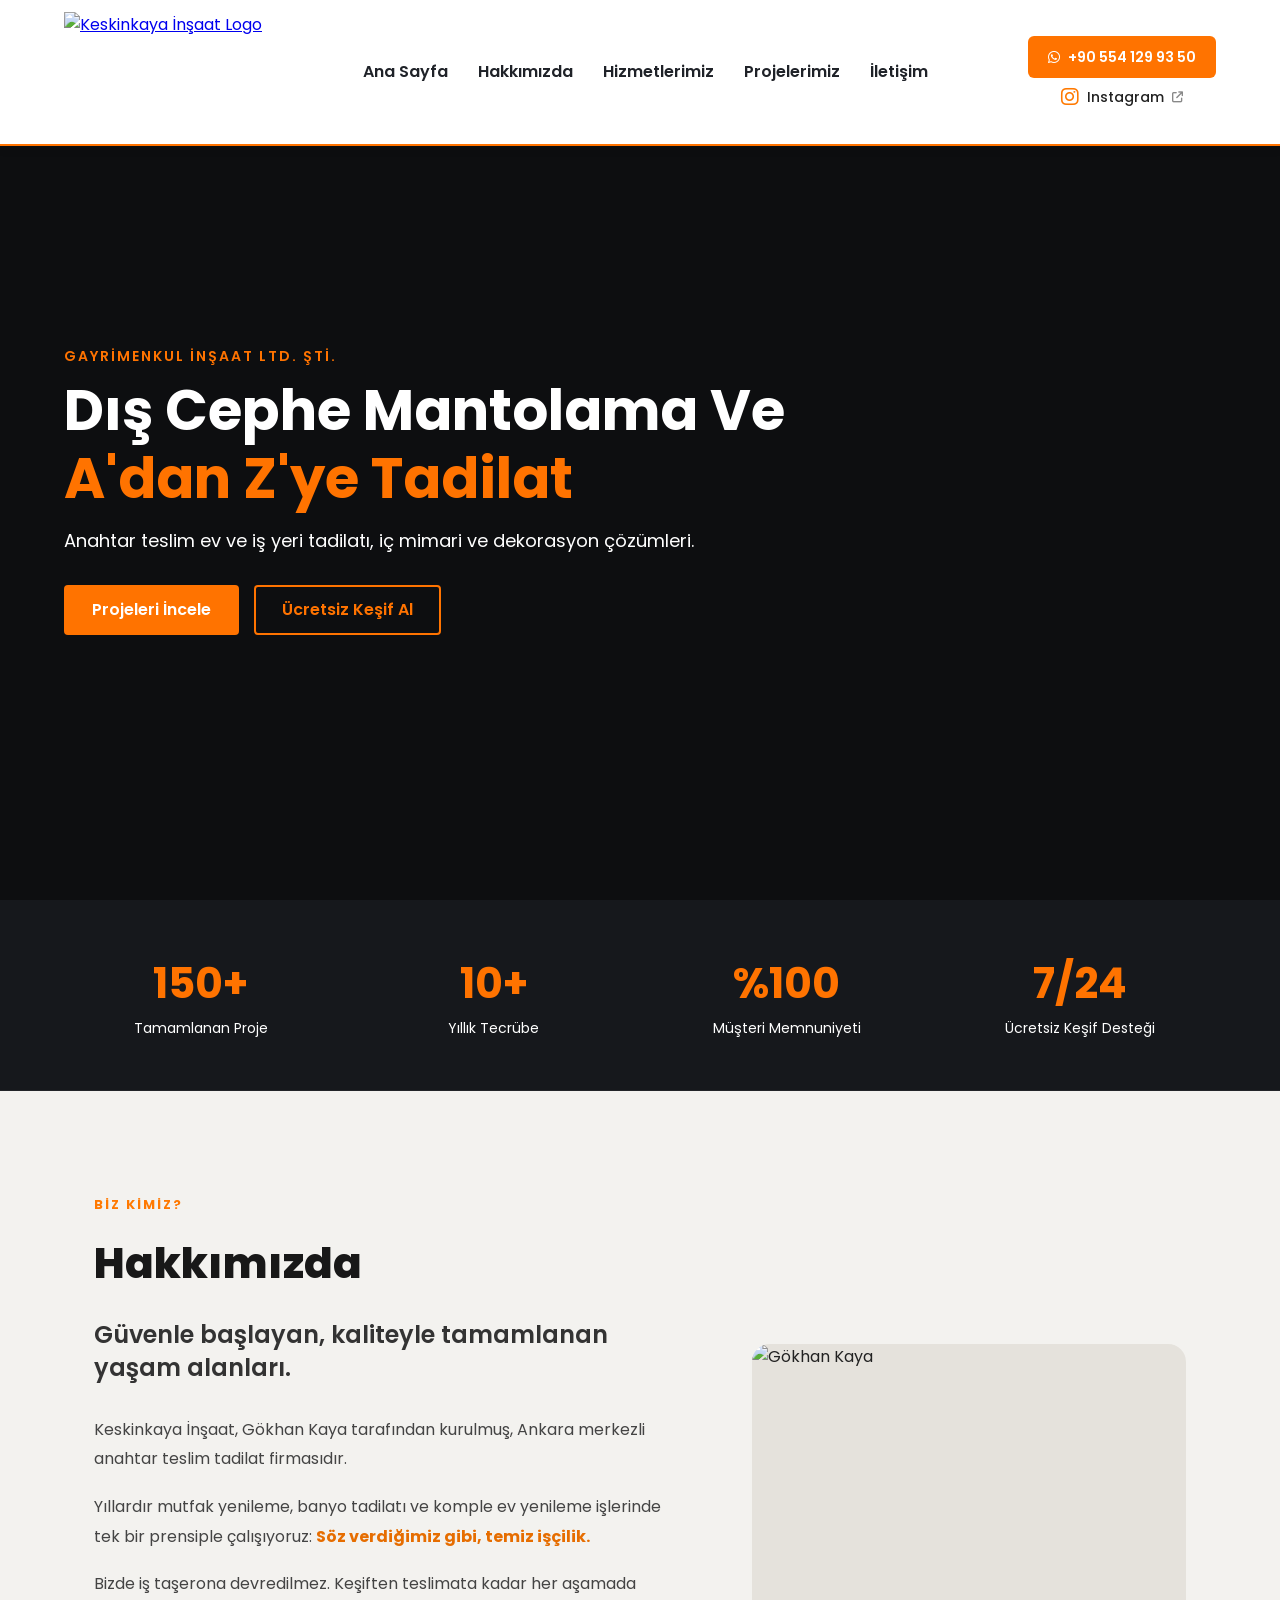
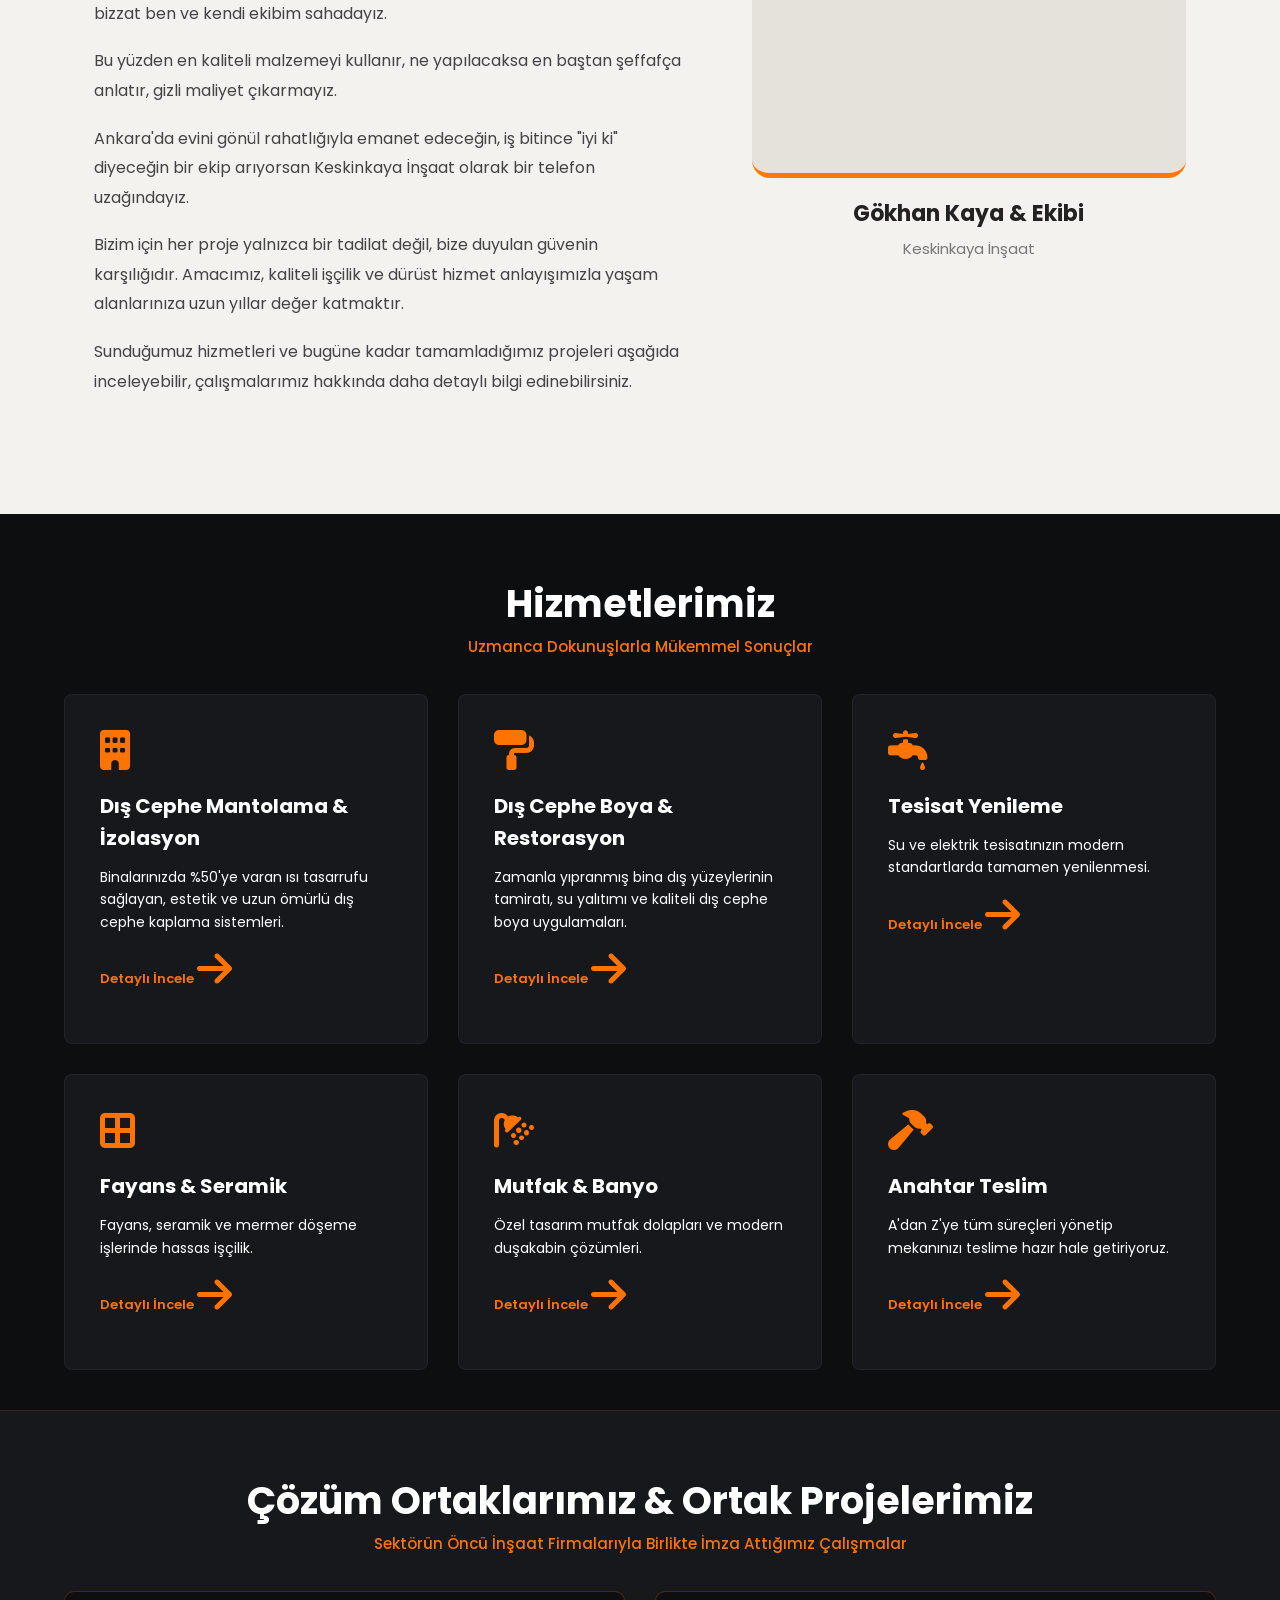
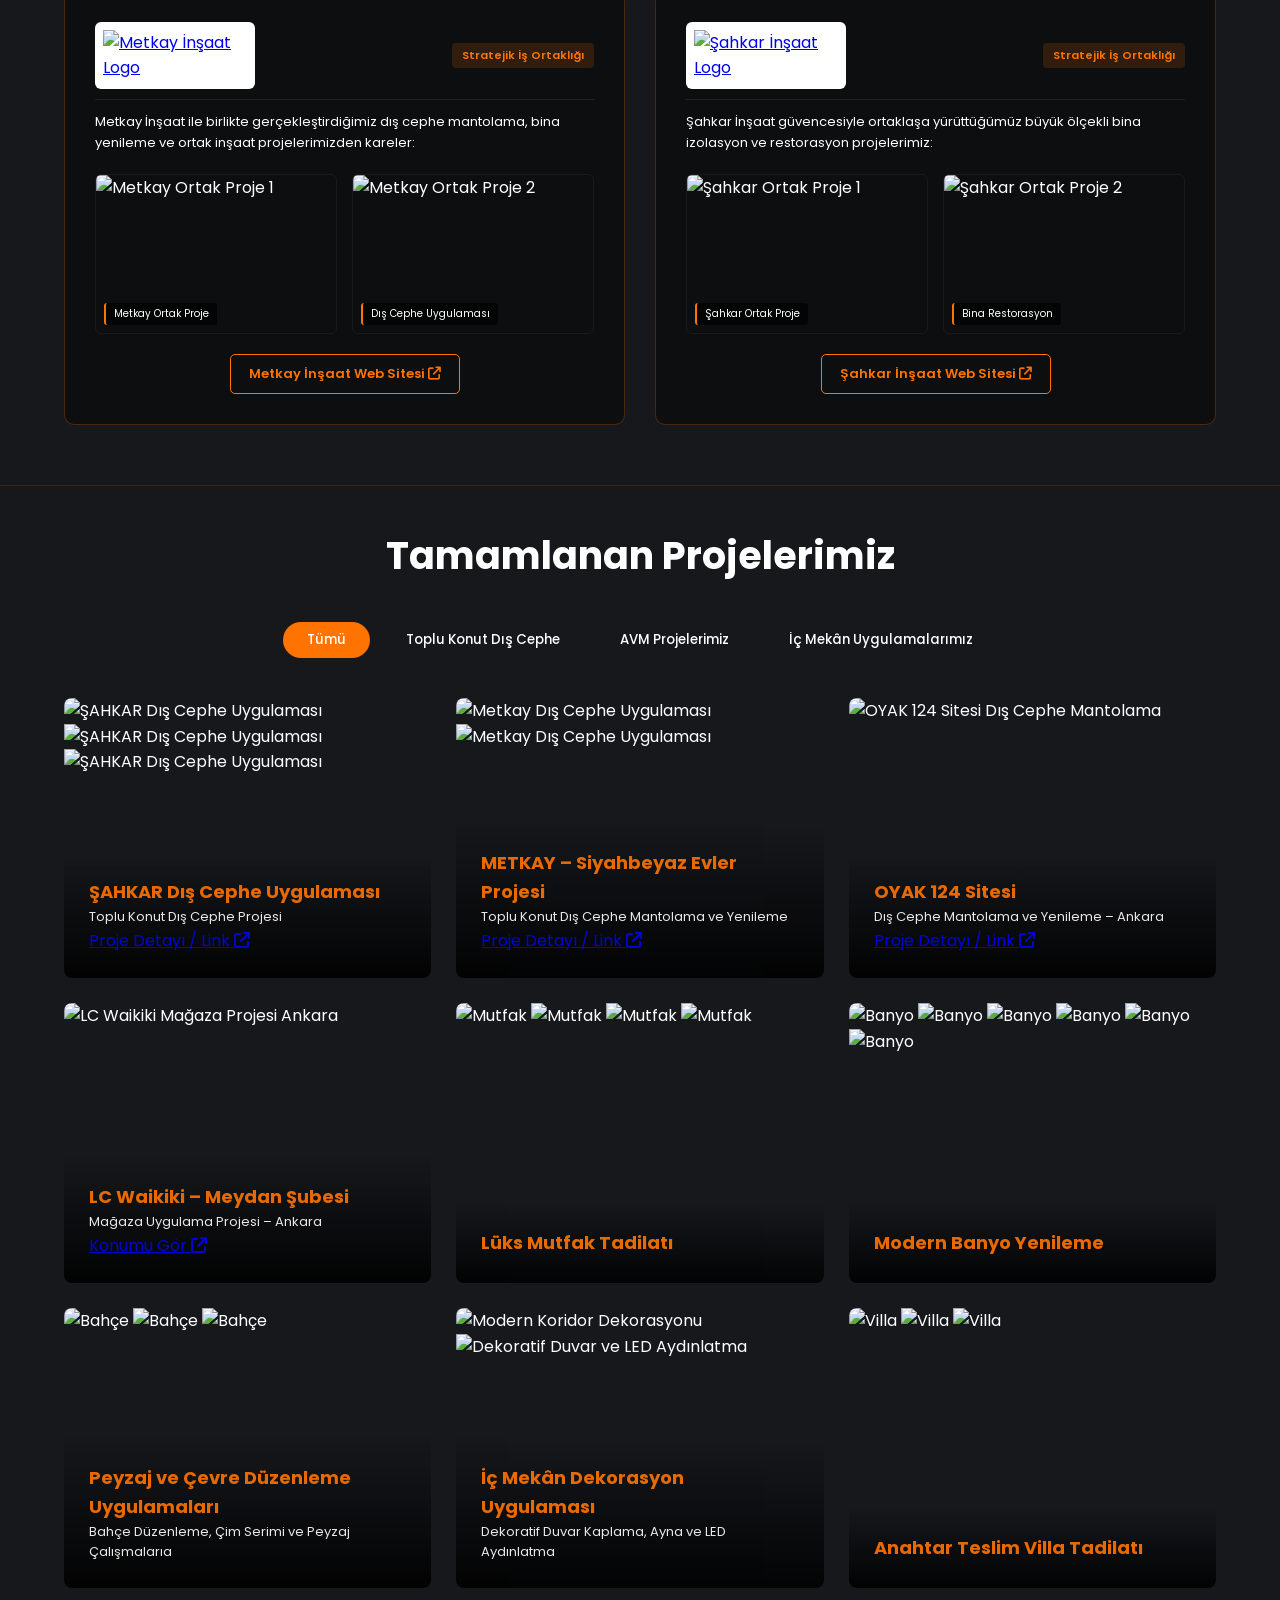
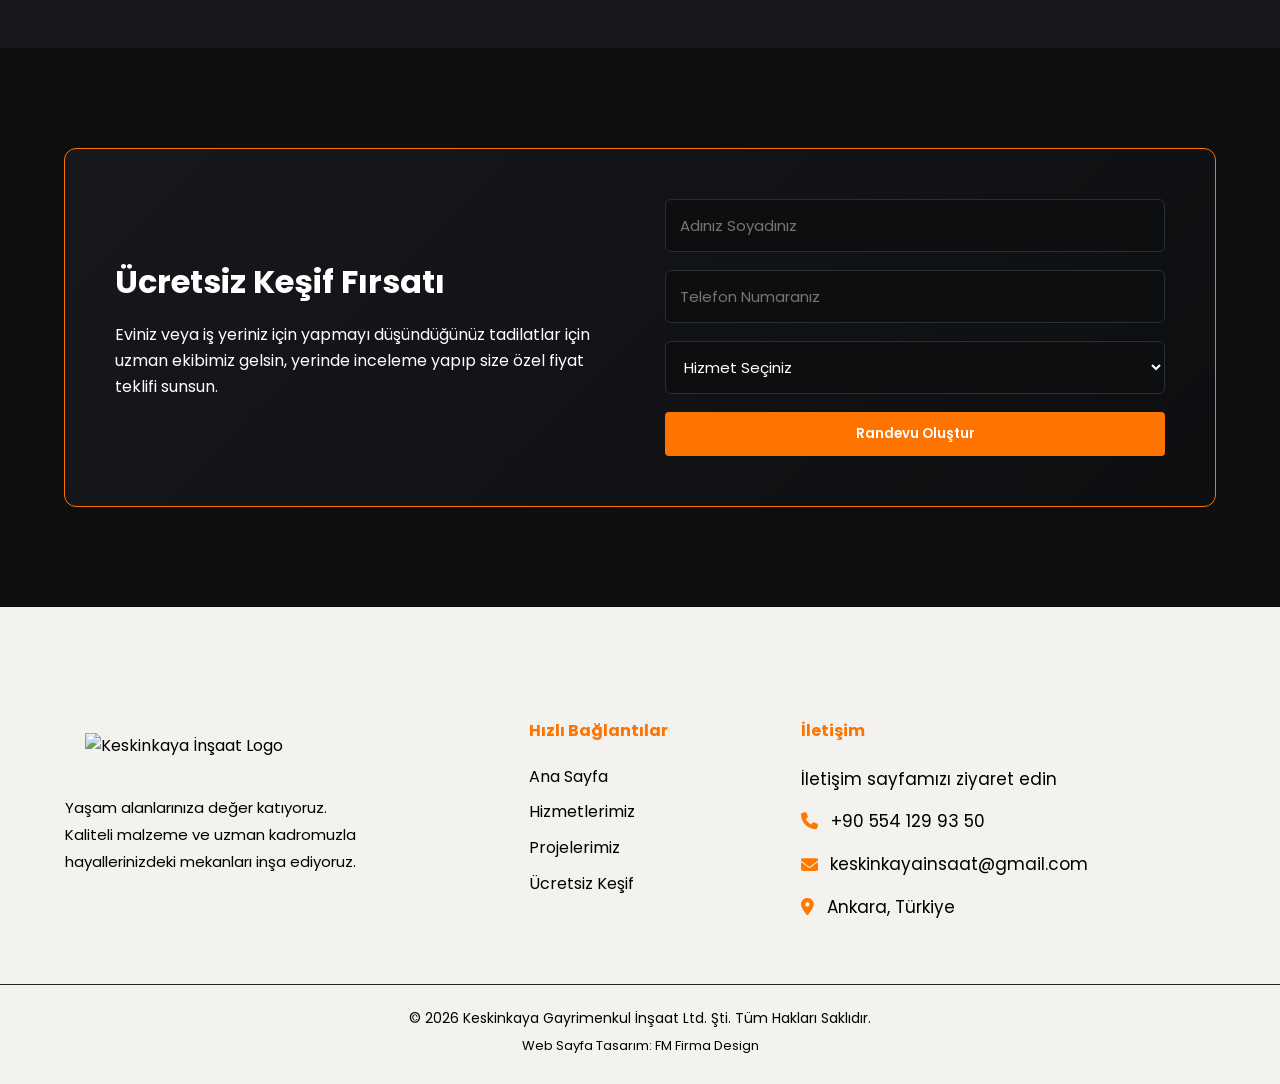
==== commit 5165a36a: "Add files via upload" ====
--- a/index.html
+++ b/index.html
@@ -16,24 +16,39 @@
 <header class="navbar">
     <div class="container nav-container">
         <div class="logo">
-            <a href="#"><img src="images/KeskinKayaInsaat_Logo.png" alt="Keskinkaya İnşaat Logo" class="site-logo"></a>
+            <a href="#hero"><img src="images/KeskinKayaInsaat_Logo.png" alt="Keskinkaya İnşaat Logo" class="site-logo"></a>
             
             <!-- Və ya Mətn Halında: -->
             <!-- <a href="#">KESKİNKAYA<span>İNŞAAT</span></a> -->
         </div>
-        <nav>
+        <nav id="site-navigation" aria-label="Ana navigasyon">
             <ul class="nav-links">
                 <li><a href="#hero">Ana Sayfa</a></li>
                 <li><a href="#hakkimizda">Hakkımızda</a></li>
                 <li><a href="#hizmetler">Hizmetlerimiz</a></li>
                 <li><a href="#portfolyo">Projelerimiz</a></li>
-                <li><a href="#iletisim">İletişim</a></li>
+                <li><a href="kontakt.html">İletişim</a></li>
             </ul>
         </nav>
-        <a href="https://wa.me/905541299350" target="_blank" class="btn-orange-sm">
-            <i class="fab fa-whatsapp"></i> +90 554 129 93 50
-        </a>
-    </div>
+        <button class="mobile-nav-toggle" type="button" aria-label="Menüyü aç" aria-expanded="false" aria-controls="site-navigation">
+            <span></span>
+            <span></span>
+            <span></span>
+        </button>
+
+<div class="header-social">
+    <a href="https://wa.me/905541299350" target="_blank" class="btn-orange-sm">
+        <i class="fab fa-whatsapp"></i> +90 554 129 93 50
+    </a>
+
+    <a href="https://www.instagram.com/keskinkaya_insaat/" target="_blank" rel="noopener noreferrer" class="header-instagram">
+        <i class="fab fa-instagram"></i>
+        Instagram
+        <i class="fas fa-arrow-up-right-from-square"></i>
+    </a>
+</div>
+
+</div>
 </header>
 
     <!-- HERO SECTION -->
@@ -45,7 +60,7 @@
 <h1>Dış Cephe Mantolama Ve <span>A'dan Z'ye Tadilat</span></h1>            <p class="sub-desc">Anahtar teslim ev ve iş yeri tadilatı, iç mimari ve dekorasyon çözümleri.</p>
             <div class="hero-btns">
                 <a href="#portfolyo" class="btn-orange">Projeleri İncele</a>
-                <a href="#iletisim" class="btn-outline">Ücretsiz Keşif Al</a>
+                <a href="kontakt.html" class="btn-outline">Ücretsiz Keşif Al</a>
             </div>
         </div>
     </div>
@@ -157,8 +172,8 @@
   </div>
 
 <div class="about-image-caption">
-    <strong>Gökhan Kaya</strong>
-    <span>Keskinkaya İnşaat Kurucusu</span>
+    <strong>Gökhan Kaya & Ekibi</strong>
+    <span>Keskinkaya İnşaat</span>
 </div>
 
 </div>
@@ -501,6 +516,7 @@
         <!-- Kontakt -->
         <div class="footer-col">
             <h4>İletişim</h4>
+            <p><a href="kontakt.html">İletişim sayfamızı ziyaret edin</a></p>
 
             <p>
                 <i class="fa-solid fa-phone"></i>
@@ -509,10 +525,10 @@
                 </a>
             </p>
 
-            <div class="footer-email-row">
-    <i class="fas fa-envelope"></i>
-    <a href="mailto:keskinkayainsaat@gmail.com">keskinkayainsaat@gmail.com</a>
-</div>
+            <p class="footer-email-row">
+                <i class="fas fa-envelope"></i>
+                <a href="mailto:keskinkayainsaat@gmail.com">keskinkayainsaat@gmail.com</a>
+            </p>
 
             <p>
                 <i class="fa-solid fa-location-dot"></i>
@@ -527,6 +543,10 @@
         <p>
             &copy; 2026 Keskinkaya Gayrimenkul İnşaat Ltd. Şti.
             Tüm Hakları Saklıdır.
+        </p>
+        <p class="footer-credit">
+            Web Sayfa Tasarım:
+            <a href="https://www.instagram.com/fm_firmadesign/" target="_blank" rel="noopener noreferrer">FM Firma Design</a>
         </p>
     </div>
 </footer>
@@ -544,7 +564,7 @@
             <div class="modal-gallery" id="modalGallery"></div>
             
             <div class="modal-footer">
-                <a href="#iletisim" onclick="closeServiceModal()" class="btn-orange">Bu Hizmet İçin Ücretsiz Keşif Al</a>
+                <a href="kontakt.html" onclick="closeServiceModal()" class="btn-orange">Bu Hizmet İçin Ücretsiz Keşif Al</a>
             </div>
         </div>
     </div>
--- a/style.css
+++ b/style.css
@@ -1030,7 +1030,7 @@
 
 footer .container.footer-content {
     display: grid !important;
-    grid-template-columns: 2fr 1fr 1fr !important;
+    grid-template-columns: 1.5fr 0.8fr 1.5fr !important;
     gap: 50px !important;
     align-items: start;
     width: 100%;
@@ -1100,6 +1100,21 @@
     color: #000000;
 }
 
+footer .footer-bottom .footer-credit {
+    margin-top: 6px;
+    font-size: 13px;
+}
+
+footer .footer-bottom .footer-credit a {
+    color: #000000;
+    text-decoration: none;
+    transition: color 0.2s ease;
+}
+
+footer .footer-bottom .footer-credit a:hover {
+    color: var(--orange);
+}
+
 /* Kontaktdaten größer und lesbarer */
 footer .footer-col:last-child p {
     font-size: 17px;
@@ -1363,25 +1378,480 @@
 }
 
 .footer-description {
-    margin-left: 45px;
+    margin-left: 0;
     text-align: left;
 }
 .footer-email-row {
     display: flex !important;
     align-items: center;
-    flex-wrap: nowrap;
-    gap: 15px;
-    white-space: nowrap;
+    min-width: 0;
 }
 
 .footer-email-row i {
     color: #ff7900;
-    font-size: 20px;
-    flex-shrink: 0;
+    width: 21px;
+    flex: 0 0 21px;
 }
 
 .footer-email-row a {
     color: #111;
     font-size: 17px;
     text-decoration: none;
-}+    overflow-wrap: anywhere;
+}
+
+
+.header-social {
+    display: flex;
+    flex-direction: column;
+    align-items: center;
+    gap: 8px;
+}
+
+.header-instagram {
+    display: flex;
+    align-items: center;
+    gap: 8px;
+    color: #222;
+    font-size: 14px;
+    font-weight: 500;
+    text-decoration: none;
+}
+
+.header-instagram .fa-instagram {
+    color: #ff7900;
+    font-size: 20px;
+}
+
+.header-instagram .fa-arrow-up-right-from-square {
+    color: #888;
+    font-size: 11px;
+}
+
+.header-instagram:hover {
+    color: #ff7900;
+}
+
+/* --- CONTACT PAGE --- */
+.contact-page {
+    min-height: 100vh;
+    background:
+        radial-gradient(ellipse at 82% 18%, rgba(255, 115, 0, 0.1), transparent 34%),
+        var(--bg-dark);
+}
+
+.contact-page .nav-links a[aria-current="page"] {
+    color: var(--orange) !important;
+}
+
+.contact-page .nav-container {
+    flex-wrap: wrap;
+    row-gap: 8px;
+}
+
+.contact-page .navbar .logo img {
+    height: 80px !important;
+    max-height: 80px !important;
+}
+
+.contact-page .nav-container nav {
+    order: 2;
+    width: 100%;
+}
+
+.contact-page .header-social {
+    order: 1;
+    margin-left: auto;
+}
+
+.contact-page .nav-links {
+    display: flex;
+    justify-content: center;
+    flex-wrap: wrap;
+    gap: 8px 26px;
+}
+
+.contact-hero {
+    min-height: 100vh;
+    padding: 190px 0 100px;
+    position: relative;
+    overflow: hidden;
+}
+
+.contact-intro {
+    max-width: 760px;
+    margin-bottom: 48px;
+}
+
+.contact-eyebrow {
+    display: inline-flex;
+    align-items: center;
+    gap: 10px;
+    color: var(--orange);
+    font-size: 12px;
+    font-weight: 600;
+    letter-spacing: 2px;
+    margin-bottom: 18px;
+}
+
+.contact-eyebrow span {
+    width: 26px;
+    height: 2px;
+    background: var(--orange);
+}
+
+.contact-intro h1 {
+    max-width: 720px;
+    font-size: clamp(36px, 5vw, 58px);
+    line-height: 1.16;
+    letter-spacing: -1.5px;
+    margin-bottom: 18px;
+}
+
+.contact-intro h1 span {
+    color: var(--orange);
+}
+
+.contact-intro > p {
+    max-width: 590px;
+    color: rgba(255, 255, 255, 0.68);
+    font-size: 16px;
+    line-height: 1.8;
+}
+
+.contact-layout {
+    display: grid;
+    grid-template-columns: minmax(0, 1.45fr) minmax(280px, 0.75fr);
+    align-items: stretch;
+    gap: 24px;
+}
+
+.contact-options {
+    display: grid;
+    grid-template-columns: repeat(2, minmax(0, 1fr));
+    gap: 14px;
+}
+
+.contact-card {
+    min-width: 0;
+    min-height: 152px;
+    display: flex;
+    align-items: flex-start;
+    gap: 16px;
+    position: relative;
+    padding: 24px 20px;
+    color: var(--text-white);
+    background: linear-gradient(145deg, rgba(255, 255, 255, 0.055), rgba(255, 255, 255, 0.025));
+    border: 1px solid rgba(255, 255, 255, 0.09);
+    border-radius: 10px;
+    text-decoration: none;
+    transition: border-color 0.25s ease, transform 0.25s ease, background 0.25s ease;
+}
+
+a.contact-card:hover {
+    border-color: rgba(255, 115, 0, 0.75);
+    background: rgba(255, 115, 0, 0.07);
+    transform: translateY(-3px);
+}
+
+.contact-icon {
+    width: 44px;
+    height: 44px;
+    flex: 0 0 44px;
+    display: grid;
+    place-items: center;
+    color: var(--orange);
+    background: rgba(255, 115, 0, 0.12);
+    border-radius: 9px;
+    font-size: 18px;
+}
+
+.contact-card-copy {
+    display: flex;
+    min-width: 0;
+    flex-direction: column;
+    gap: 5px;
+    padding-top: 1px;
+}
+
+.contact-card-label {
+    color: rgba(255, 255, 255, 0.48);
+    font-size: 10px;
+    font-weight: 600;
+    letter-spacing: 1.3px;
+}
+
+.contact-card-copy strong {
+    overflow-wrap: anywhere;
+    font-size: 16px;
+    font-weight: 600;
+}
+
+.contact-card-copy > span:last-child {
+    color: rgba(255, 255, 255, 0.55);
+    font-size: 12px;
+    line-height: 1.5;
+}
+
+.contact-card-arrow {
+    position: absolute;
+    top: 27px;
+    right: 20px;
+    color: rgba(255, 255, 255, 0.35);
+    font-size: 12px;
+}
+
+.contact-location {
+    cursor: default;
+}
+
+.contact-cta {
+    display: flex;
+    flex-direction: column;
+    align-items: flex-start;
+    padding: 30px;
+    color: #fff;
+    background: linear-gradient(145deg, #f8790a, #d95500);
+    border-radius: 10px;
+    box-shadow: 0 18px 50px rgba(255, 98, 0, 0.15);
+}
+
+.contact-cta-mark {
+    width: 48px;
+    height: 48px;
+    display: grid;
+    place-items: center;
+    margin-bottom: 30px;
+    color: #fff;
+    background: rgba(255, 255, 255, 0.16);
+    border: 1px solid rgba(255, 255, 255, 0.25);
+    border-radius: 50%;
+    font-size: 20px;
+}
+
+.contact-cta-kicker {
+    margin-bottom: 8px;
+    font-size: 11px;
+    font-weight: 600;
+    letter-spacing: 1.8px;
+    opacity: 0.78;
+}
+
+.contact-cta h2 {
+    margin-bottom: 10px;
+    font-size: 27px;
+    line-height: 1.25;
+}
+
+.contact-cta > p:not(.contact-cta-kicker) {
+    margin-bottom: 24px;
+    color: rgba(255, 255, 255, 0.82);
+    font-size: 13px;
+    line-height: 1.75;
+}
+
+.contact-whatsapp {
+    width: 100%;
+    display: flex;
+    align-items: center;
+    justify-content: center;
+    gap: 10px;
+    padding: 14px 16px;
+    color: #222;
+    background: #fff;
+    border-radius: 6px;
+    text-decoration: none;
+    font-size: 14px;
+    font-weight: 600;
+    transition: transform 0.2s ease, box-shadow 0.2s ease;
+}
+
+.contact-whatsapp:hover {
+    transform: translateY(-2px);
+    box-shadow: 0 8px 20px rgba(75, 28, 0, 0.18);
+}
+
+.contact-whatsapp .fa-whatsapp {
+    color: #18a957;
+    font-size: 19px;
+}
+
+.contact-whatsapp .fa-arrow-right {
+    margin-left: auto;
+    color: var(--orange);
+    font-size: 12px;
+}
+
+.contact-cta-note {
+    margin-top: 14px;
+    color: rgba(255, 255, 255, 0.74);
+    font-size: 11px;
+}
+
+@media (max-width: 900px) {
+    .contact-layout {
+        grid-template-columns: 1fr;
+    }
+
+    .contact-cta {
+        min-height: 0;
+    }
+
+    .contact-cta-mark {
+        margin-bottom: 22px;
+    }
+}
+
+@media (max-width: 600px) {
+    .contact-hero {
+        padding: 165px 0 60px;
+    }
+
+    .contact-page .navbar .logo img {
+        height: 64px !important;
+        max-height: 64px !important;
+    }
+
+    .contact-page .nav-links {
+        gap: 6px 18px;
+    }
+
+    .contact-page .nav-links a {
+        font-size: 13px;
+    }
+
+    .contact-intro {
+        margin-bottom: 30px;
+    }
+
+    .contact-intro h1 {
+        font-size: 36px;
+        letter-spacing: -0.8px;
+    }
+
+    .contact-intro > p {
+        font-size: 14px;
+    }
+
+    .contact-options {
+        grid-template-columns: 1fr;
+    }
+
+    .contact-card {
+        min-height: 126px;
+        padding: 20px 16px;
+    }
+
+    .contact-card-arrow {
+        top: 23px;
+        right: 16px;
+    }
+
+    .contact-cta {
+        padding: 24px 20px;
+    }
+}
+
+.mobile-nav-toggle {
+    display: none;
+    width: 44px;
+    height: 44px;
+    flex: 0 0 44px;
+    flex-direction: column;
+    align-items: center;
+    justify-content: center;
+    gap: 5px;
+    padding: 0;
+    color: var(--text-dark);
+    background: #fff;
+    border: 1px solid rgba(31, 34, 40, 0.16);
+    border-radius: 6px;
+    cursor: pointer;
+}
+
+.mobile-nav-toggle span {
+    width: 20px;
+    height: 2px;
+    background: currentColor;
+    border-radius: 2px;
+    transition: transform 0.2s ease, opacity 0.2s ease;
+}
+
+@media (max-width: 768px) {
+    .navbar .nav-container {
+        position: relative;
+        flex-wrap: wrap;
+        row-gap: 10px;
+    }
+
+    .navbar .logo {
+        order: 1;
+    }
+
+    .navbar .logo img {
+        height: 68px !important;
+        max-height: 68px !important;
+    }
+
+    .navbar .mobile-nav-toggle {
+        display: flex;
+        order: 2;
+        margin-left: auto;
+    }
+
+    .navbar .header-social {
+        order: 3;
+        width: 100%;
+        flex-direction: row;
+        justify-content: center;
+        gap: 16px;
+        margin-left: 0;
+    }
+
+    .navbar .nav-container nav {
+        order: 4;
+        width: 100%;
+    }
+
+    .navbar nav .nav-links,
+    .contact-page .nav-links {
+        display: none;
+    }
+
+    .navbar.mobile-nav-open nav {
+        position: absolute;
+        top: 100%;
+        left: 0;
+        z-index: 1;
+        width: 100%;
+        padding: 8px 0 14px;
+        background: #fff;
+        border-bottom: 2px solid var(--orange);
+        box-shadow: 0 8px 16px rgba(0, 0, 0, 0.12);
+    }
+
+    .navbar.mobile-nav-open nav .nav-links,
+    .navbar.mobile-nav-open .nav-links {
+        display: flex;
+        flex-direction: column;
+        align-items: center;
+        gap: 0;
+    }
+
+    .navbar.mobile-nav-open .nav-links a {
+        display: block;
+        padding: 9px 16px;
+    }
+
+    .navbar.mobile-nav-open .mobile-nav-toggle span:first-child {
+        transform: translateY(7px) rotate(45deg);
+    }
+
+    .navbar.mobile-nav-open .mobile-nav-toggle span:nth-child(2) {
+        opacity: 0;
+    }
+
+    .navbar.mobile-nav-open .mobile-nav-toggle span:last-child {
+        transform: translateY(-7px) rotate(-45deg);
+    }
+}
